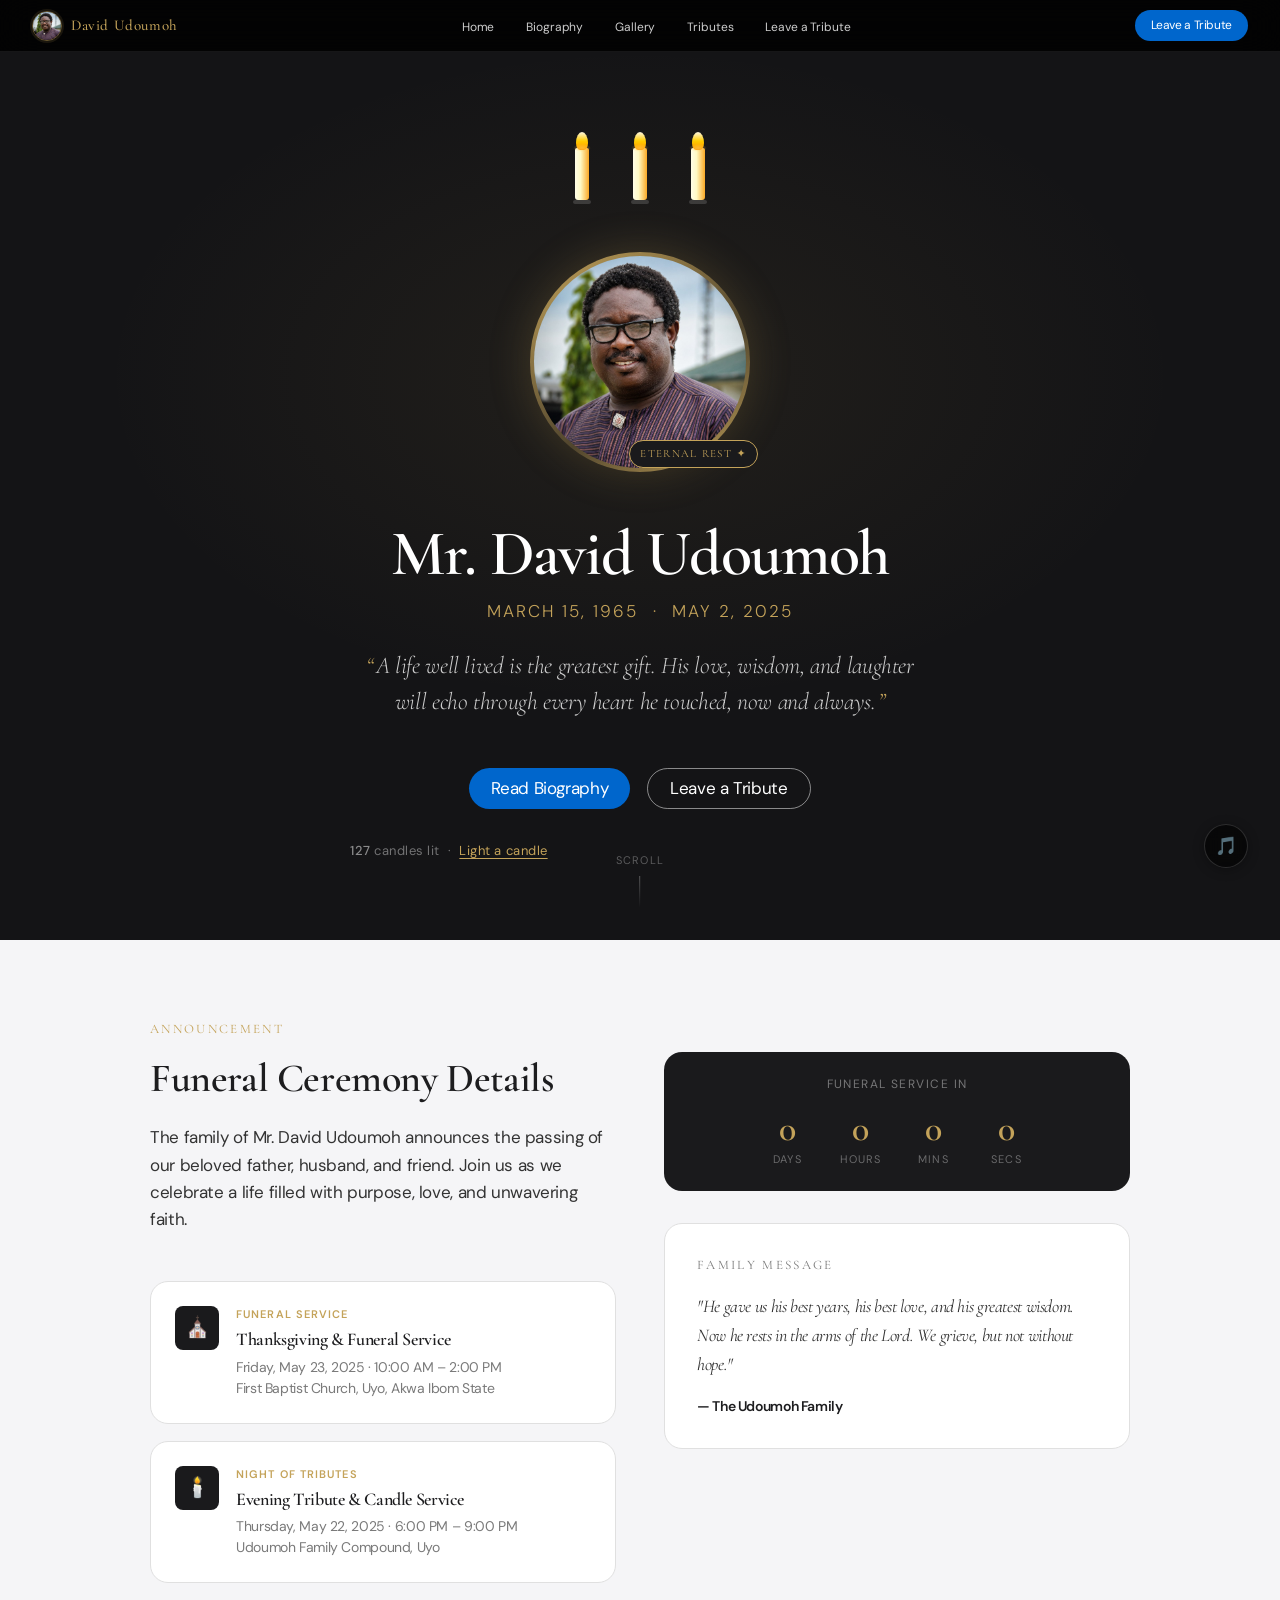
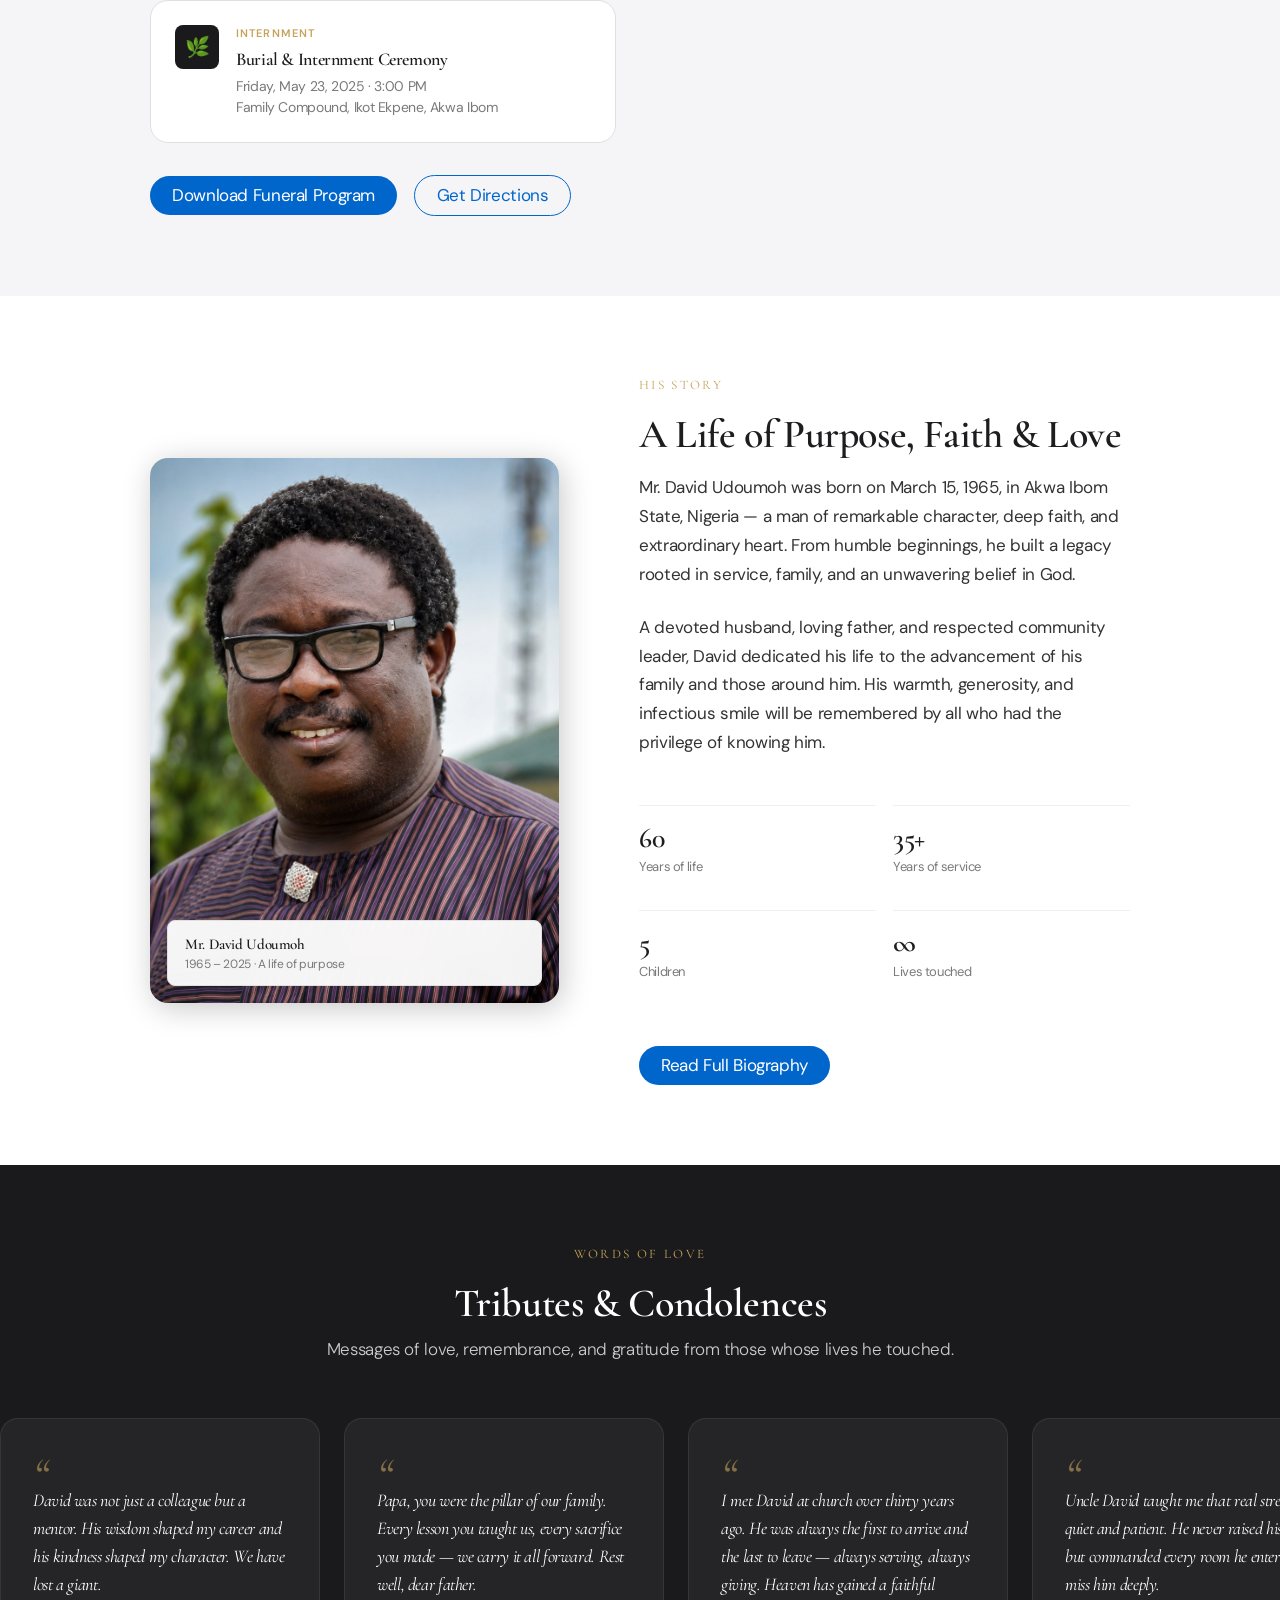
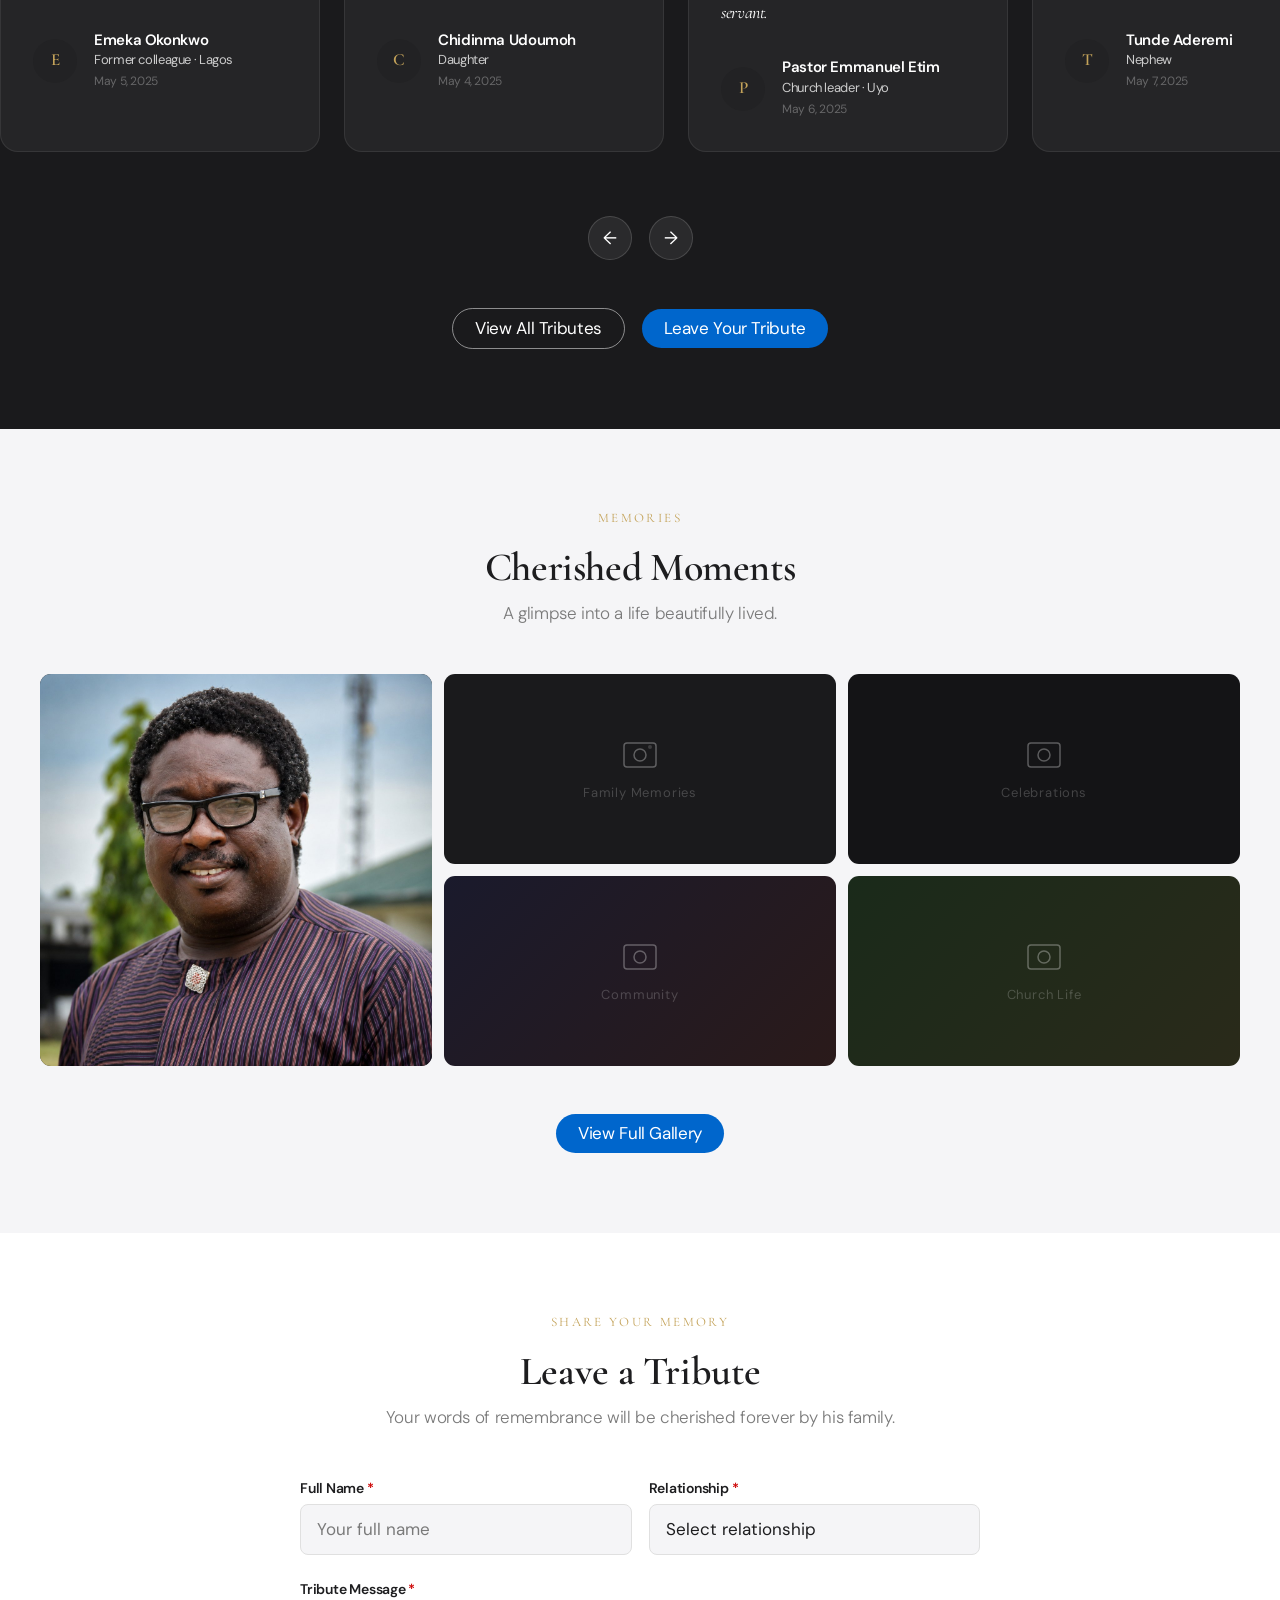
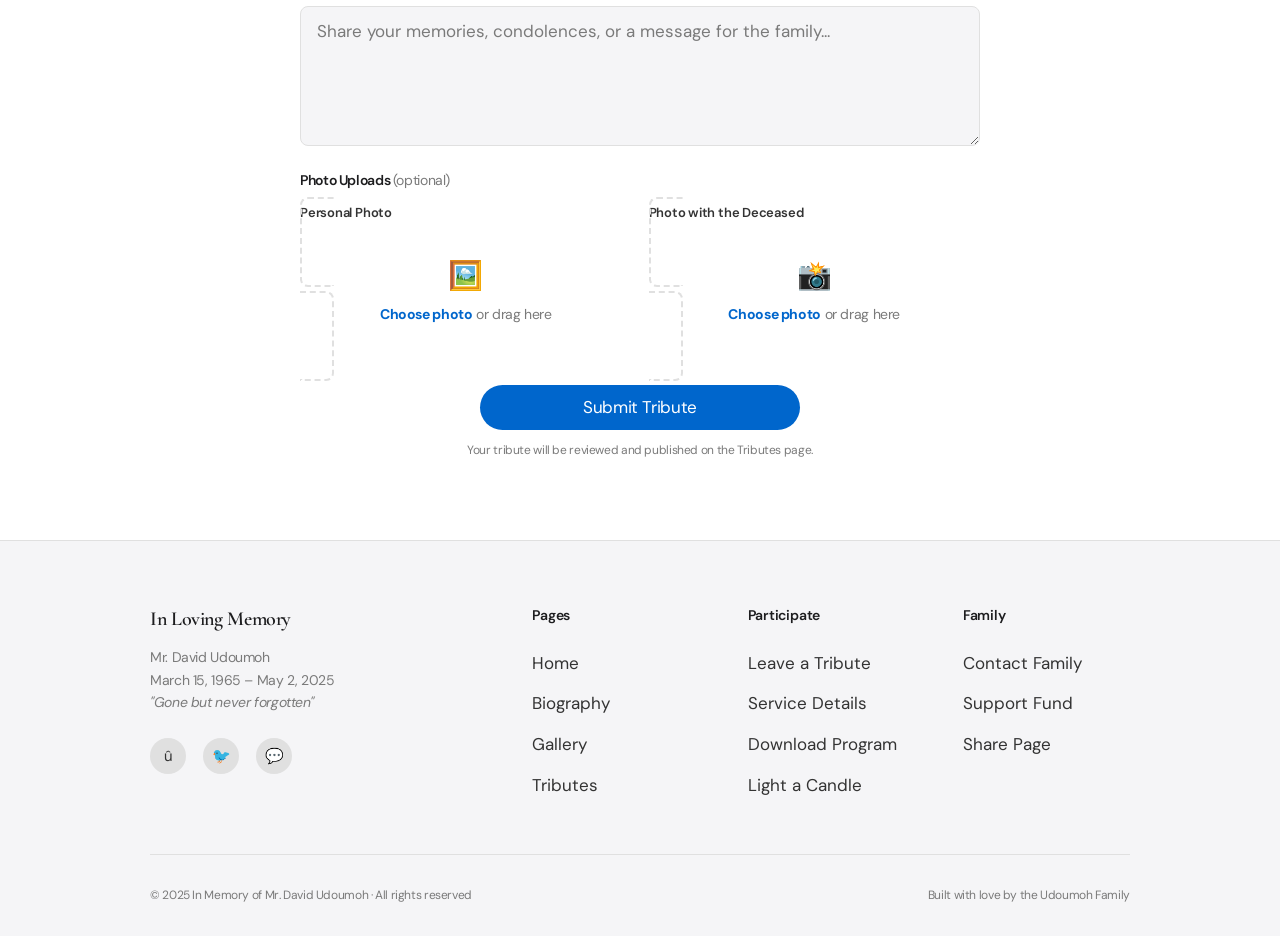
==== index.html @ a50d7bff "Added site files" ====
<!DOCTYPE html>
<html lang="en">
<head>
  <meta charset="UTF-8" />
  <meta name="viewport" content="width=device-width, initial-scale=1.0" />
  <title>In Loving Memory of Mr. David Udoumoh</title>
  <meta name="description" content="A digital memorial celebrating the life and legacy of Mr. David Udoumoh. Share your tributes and condolences." />
  <link rel="preconnect" href="https://fonts.googleapis.com">
  <link href="https://fonts.googleapis.com/css2?family=Cormorant+Garamond:ital,wght@0,300;0,400;0,500;0,600;1,300;1,400&family=DM+Sans:ital,wght@0,300;0,400;0,500;1,300&display=swap" rel="stylesheet">
  <style>
    /* ─── DESIGN TOKENS (Apple-adapted for memorial) ─── */
    :root {
      --primary:          #0066cc;
      --primary-focus:    #0071e3;
      --primary-on-dark:  #2997ff;
      --ink:              #1d1d1f;
      --body-muted:       #cccccc;
      --ink-muted-80:     #333333;
      --ink-muted-48:     #7a7a7a;
      --divider-soft:     #f0f0f0;
      --hairline:         #e0e0e0;
      --canvas:           #ffffff;
      --canvas-parchment: #f5f5f7;
      --surface-pearl:    #fafafc;
      --tile-dark-1:      #1a1a1c;
      --tile-dark-2:      #222224;
      --tile-dark-3:      #141416;
      --surface-black:    #000000;
      --on-dark:          #ffffff;
      --gold-accent:      #c4a35a;
      --gold-soft:        #e8d5a3;
      --product-shadow:   rgba(0,0,0,0.22) 3px 5px 30px 0;

      --font-display: "Cormorant Garamond", "SF Pro Display", system-ui, -apple-system, serif;
      --font-body:    "DM Sans", "SF Pro Text", system-ui, -apple-system, sans-serif;

      --r-sm:   8px;
      --r-md:   11px;
      --r-lg:   18px;
      --r-pill: 9999px;

      --sp-xs:      8px;
      --sp-sm:      12px;
      --sp-md:      17px;
      --sp-lg:      24px;
      --sp-xl:      32px;
      --sp-xxl:     48px;
      --sp-section: 80px;
    }

    /* ─── RESET ─── */
    *, *::before, *::after { box-sizing: border-box; margin: 0; padding: 0; }
    html { scroll-behavior: smooth; }
    body {
      font-family: var(--font-body);
      font-size: 17px;
      font-weight: 400;
      line-height: 1.47;
      letter-spacing: -0.374px;
      color: var(--ink);
      background: var(--canvas);
      overflow-x: hidden;
    }
    img { display: block; max-width: 100%; }
    a { text-decoration: none; color: inherit; }
    button, input, textarea, select {
      font-family: inherit;
      font-size: inherit;
    }

    /* ─── GLOBAL NAV ─── */
    .g-nav {
      position: fixed;
      top: 0; left: 0; right: 0;
      z-index: 1000;
      height: 52px;
      background: rgba(0,0,0,0.85);
      backdrop-filter: saturate(180%) blur(20px);
      -webkit-backdrop-filter: saturate(180%) blur(20px);
      display: flex;
      align-items: center;
      justify-content: space-between;
      padding: 0 var(--sp-xl);
      border-bottom: 1px solid rgba(255,255,255,0.08);
    }
        .g-nav__logo {
      display: flex;
      align-items: center;
      gap: 9px;
      text-decoration: none;
      flex-shrink: 0;
      transition: opacity 0.2s;
    }
    .g-nav__logo:hover { opacity: 0.85; }
    .g-nav__logo-img {
      width: 30px;
      height: 30px;
      border-radius: 50%;
      object-fit: cover;
      object-position: center top;
      border: 1.5px solid rgba(196,163,90,0.55);
      box-shadow: 0 0 0 2px rgba(196,163,90,0.12);
      flex-shrink: 0;
      display: block;
    }
    .g-nav__logo-text {
      font-family: var(--font-display);
      font-size: 15px;
      font-weight: 500;
      color: var(--gold-accent);
      letter-spacing: 0.04em;
      white-space: nowrap;
      line-height: 1;
    }
    .g-nav__links {
      display: flex;
      align-items: center;
      gap: var(--sp-xl);
      list-style: none;
    }
    .g-nav__links a {
      font-size: 12px;
      font-weight: 400;
      color: rgba(255,255,255,0.8);
      letter-spacing: -0.12px;
      transition: color 0.2s;
    }
    .g-nav__links a:hover { color: var(--on-dark); }
    .g-nav__cta {
      font-size: 12px;
      font-weight: 400;
      color: var(--on-dark);
      background: var(--primary);
      border: none;
      border-radius: var(--r-pill);
      padding: 7px 16px;
      cursor: pointer;
      transition: background 0.2s, transform 0.1s;
    }
    .g-nav__cta:hover { background: var(--primary-focus); }
    .g-nav__cta:active { transform: scale(0.95); }

    /* Hamburger (mobile) */
    /* ─── HAMBURGER ─── */
    .g-nav__hamburger {
      display: none;
      align-items: center;
      justify-content: center;
      width: 36px;
      height: 36px;
      border-radius: 50%;
      background: rgba(255,255,255,0.07);
      border: 1px solid rgba(255,255,255,0.13);
      cursor: pointer;
      padding: 0;
      flex-shrink: 0;
      transition: background 0.25s, border-color 0.25s, transform 0.15s;
      position: relative;
      z-index: 1001;
    }
    .g-nav__hamburger:hover {
      background: rgba(255,255,255,0.14);
      border-color: rgba(255,255,255,0.22);
    }
    .g-nav__hamburger:active { transform: scale(0.9); }
    .g-nav__hamburger.open {
      background: rgba(196,163,90,0.15);
      border-color: rgba(196,163,90,0.35);
    }
    .g-nav__hamburger span {
      display: block;
      position: absolute;
      width: 17px;
      height: 1.5px;
      background: rgba(255,255,255,0.88);
      border-radius: 2px;
      left: 50%;
      transform-origin: center;
      transition: transform 0.32s cubic-bezier(0.23,1,0.32,1),
                  opacity   0.22s ease,
                  background 0.25s;
    }
    .g-nav__hamburger span:nth-child(1) { transform: translateX(-50%) translateY(-5.5px); }
    .g-nav__hamburger span:nth-child(2) { transform: translateX(-50%) translateY(0); width: 12px; margin-left: -2.5px; }
    .g-nav__hamburger span:nth-child(3) { transform: translateX(-50%) translateY(5.5px); }
    /* Open → X */
    .g-nav__hamburger.open span:nth-child(1) {
      transform: translateX(-50%) translateY(0) rotate(45deg);
      background: var(--gold-accent);
    }
    .g-nav__hamburger.open span:nth-child(2) {
      opacity: 0;
      transform: translateX(-50%) scaleX(0);
    }
    .g-nav__hamburger.open span:nth-child(3) {
      transform: translateX(-50%) translateY(0) rotate(-45deg);
      background: var(--gold-accent);
    }
    /* ─── MOBILE MENU ─── */
    .g-nav__mobile-menu {
      visibility: hidden;
      opacity: 0;
      position: fixed;
      top: 52px; left: 0; right: 0;
      background: rgba(14,14,16,0.97);
      backdrop-filter: saturate(180%) blur(24px);
      -webkit-backdrop-filter: saturate(180%) blur(24px);
      padding: 0;
      max-height: 0;
      overflow: hidden;
      z-index: 998;
      flex-direction: column;
      gap: 0;
      border-bottom: 1px solid rgba(255,255,255,0.0);
      transition: max-height 0.38s cubic-bezier(0.23,1,0.32,1),
                  opacity    0.28s ease,
                  visibility 0.28s,
                  border-color 0.28s,
                  padding    0.3s cubic-bezier(0.23,1,0.32,1);
    }
    .g-nav__mobile-menu.open {
      visibility: visible;
      opacity: 1;
      display: flex;
      max-height: 420px;
      padding: 8px 0 20px;
      border-bottom-color: rgba(255,255,255,0.08);
    }
    .g-nav__mobile-menu a {
      font-size: 17px;
      font-weight: 400;
      color: rgba(255,255,255,0.78);
      padding: 14px 24px;
      border-bottom: none;
      letter-spacing: -0.374px;
      display: flex;
      align-items: center;
      gap: 10px;
      transition: background 0.18s, color 0.18s, padding-left 0.22s;
    }
    .g-nav__mobile-menu a:hover {
      background: rgba(255,255,255,0.05);
      color: rgba(255,255,255,1);
      padding-left: 32px;
    }
    .g-nav__mobile-menu a.active { color: var(--gold-accent); }
    .g-nav__mobile-menu a::before {
      content: '';
      display: block;
      width: 4px; height: 4px;
      border-radius: 50%;
      background: rgba(196,163,90,0.5);
      flex-shrink: 0;
    }
    .g-nav__mobile-menu a.active::before { background: var(--gold-accent); }
    /* Staggered slide-in for menu items */
    .g-nav__mobile-menu a:nth-child(1)  { transition-delay: 0.04s; }
    .g-nav__mobile-menu a:nth-child(2)  { transition-delay: 0.07s; }
    .g-nav__mobile-menu a:nth-child(3)  { transition-delay: 0.10s; }
    .g-nav__mobile-menu a:nth-child(4)  { transition-delay: 0.13s; }
    .g-nav__mobile-menu a:nth-child(5)  { transition-delay: 0.16s; }
    /* Divider line between items */
    .g-nav__mobile-menu a + a {
      border-top: 1px solid rgba(255,255,255,0.05);
    }
    /* Backdrop */
    .g-nav__backdrop {
      position: fixed; inset: 0;
      background: rgba(0,0,0,0.45);
      z-index: 997;
      opacity: 0; visibility: hidden;
      transition: opacity 0.3s ease, visibility 0.3s;
      backdrop-filter: blur(2px);
      -webkit-backdrop-filter: blur(2px);
    }
    .g-nav__backdrop.open { opacity: 1; visibility: visible; }

    /* ─── SHARED HELPERS ─── */
    .container {
      max-width: 980px;
      margin: 0 auto;
      padding: 0 var(--sp-xl);
    }
    .container--wide {
      max-width: 1200px;
      margin: 0 auto;
      padding: 0 var(--sp-xl);
    }
    .section-label {
      font-family: var(--font-display);
      font-size: 13px;
      font-weight: 400;
      letter-spacing: 0.18em;
      text-transform: uppercase;
      color: var(--gold-accent);
      margin-bottom: var(--sp-md);
    }
    .btn-primary {
      display: inline-flex;
      align-items: center;
      justify-content: center;
      background: var(--primary);
      color: var(--on-dark);
      font-family: var(--font-body);
      font-size: 17px;
      font-weight: 400;
      line-height: 1;
      letter-spacing: -0.374px;
      border: none;
      border-radius: var(--r-pill);
      padding: 11px 22px;
      cursor: pointer;
      transition: background 0.2s, transform 0.1s;
      white-space: nowrap;
    }
    .btn-primary:hover { background: var(--primary-focus); }
    .btn-primary:active { transform: scale(0.95); }
    .btn-ghost {
      display: inline-flex;
      align-items: center;
      justify-content: center;
      background: transparent;
      color: var(--primary);
      font-family: var(--font-body);
      font-size: 17px;
      font-weight: 400;
      line-height: 1;
      letter-spacing: -0.374px;
      border: 1px solid var(--primary);
      border-radius: var(--r-pill);
      padding: 11px 22px;
      cursor: pointer;
      transition: background 0.2s, color 0.2s, transform 0.1s;
      white-space: nowrap;
    }
    .btn-ghost:hover { background: var(--primary); color: var(--on-dark); }
    .btn-ghost:active { transform: scale(0.95); }
    .btn-ghost--on-dark {
      color: var(--on-dark);
      border-color: rgba(255,255,255,0.5);
    }
    .btn-ghost--on-dark:hover { background: rgba(255,255,255,0.15); }

    /* ─── CANDLE ANIMATION ─── */
    @keyframes flicker {
      0%,100% { transform: scaleY(1) skewX(0deg); opacity:1; }
      25%      { transform: scaleY(1.08) skewX(-2deg); opacity:0.9; }
      50%      { transform: scaleY(0.95) skewX(1deg); opacity:1; }
      75%      { transform: scaleY(1.05) skewX(2deg); opacity:0.85; }
    }
    @keyframes glow-pulse {
      0%,100% { box-shadow: 0 0 12px 4px rgba(255,200,80,0.35); }
      50%      { box-shadow: 0 0 24px 8px rgba(255,200,80,0.55); }
    }
    @keyframes rise-in {
      from { opacity:0; transform: translateY(32px); }
      to   { opacity:1; transform: translateY(0); }
    }
    @keyframes fade-in {
      from { opacity:0; }
      to   { opacity:1; }
    }
    @keyframes float-up {
      0%   { opacity:0.7; transform: translateY(0) scale(1); }
      100% { opacity:0;   transform: translateY(-60px) scale(0.5); }
    }

    /* ─── HERO SECTION ─── */
    .hero {
      background: var(--tile-dark-3);
      min-height: 100vh;
      display: flex;
      flex-direction: column;
      align-items: center;
      justify-content: center;
      padding: calc(52px + var(--sp-section)) var(--sp-xl) var(--sp-section);
      position: relative;
      overflow: hidden;
      text-align: center;
    }
    .hero::before {
      content: '';
      position: absolute;
      inset: 0;
      background: radial-gradient(ellipse 60% 50% at 50% 40%, rgba(196,163,90,0.08) 0%, transparent 70%);
      pointer-events: none;
    }
    .hero__candles {
      display: flex;
      gap: 40px;
      justify-content: center;
      margin-bottom: var(--sp-xxl);
      animation: fade-in 1s ease 0.5s both;
    }
    .candle {
      display: flex;
      flex-direction: column;
      align-items: center;
      cursor: pointer;
      position: relative;
    }
    .candle__flame {
      width: 12px;
      height: 18px;
      background: linear-gradient(to top, #ff9500 0%, #ffcc00 50%, #fff8e1 100%);
      border-radius: 50% 50% 35% 35% / 60% 60% 40% 40%;
      animation: flicker 1.8s ease-in-out infinite;
      transform-origin: bottom center;
      position: relative;
      margin-bottom: -2px;
    }
    .candle__flame::after {
      content: '';
      position: absolute;
      bottom: -2px;
      left: 50%;
      transform: translateX(-50%);
      width: 18px;
      height: 8px;
      background: radial-gradient(ellipse, rgba(255,200,80,0.6) 0%, transparent 70%);
      border-radius: 50%;
    }
    .candle__body {
      width: 14px;
      height: 52px;
      background: linear-gradient(to right, #fffde7 0%, #fff9c4 40%, #f9a825 100%);
      border-radius: 2px 2px 3px 3px;
      animation: glow-pulse 2.5s ease-in-out infinite;
    }
    .candle__base {
      width: 18px;
      height: 4px;
      background: rgba(255,255,255,0.15);
      border-radius: 2px;
    }
    .candle--lit .candle__flame { display: block; }
    .candle--unlit .candle__flame { display: none; }

    .hero__portrait-wrap {
      position: relative;
      margin-bottom: var(--sp-xxl);
      animation: rise-in 1s ease 0.3s both;
    }
    .hero__portrait-ring {
      width: 220px;
      height: 220px;
      border-radius: 50%;
      padding: 4px;
      background: linear-gradient(145deg, var(--gold-accent), rgba(196,163,90,0.3) 60%, var(--gold-accent));
      box-shadow: 0 0 40px rgba(196,163,90,0.25), var(--product-shadow);
      margin: 0 auto;
    }
    .hero__portrait {
      width: 100%;
      height: 100%;
      border-radius: 50%;
      object-fit: cover;
      object-position: center top;
      display: block;
    }
    .hero__eternal-badge {
      position: absolute;
      bottom: 4px;
      right: -8px;
      background: var(--tile-dark-1);
      border: 1px solid var(--gold-accent);
      color: var(--gold-accent);
      font-family: var(--font-display);
      font-size: 11px;
      letter-spacing: 0.12em;
      text-transform: uppercase;
      padding: 5px 10px;
      border-radius: var(--r-pill);
      white-space: nowrap;
    }

    .hero__content {
      animation: rise-in 1s ease 0.6s both;
    }
    .hero__name {
      font-family: var(--font-display);
      font-size: clamp(36px, 6vw, 64px);
      font-weight: 600;
      line-height: 1.05;
      letter-spacing: -0.02em;
      color: var(--on-dark);
      margin-bottom: var(--sp-sm);
    }
    .hero__dates {
      font-family: var(--font-body);
      font-size: 17px;
      font-weight: 300;
      color: var(--gold-accent);
      letter-spacing: 0.12em;
      text-transform: uppercase;
      margin-bottom: var(--sp-lg);
    }
    .hero__quote {
      font-family: var(--font-display);
      font-size: clamp(18px, 2.5vw, 24px);
      font-weight: 300;
      font-style: italic;
      line-height: 1.5;
      color: var(--body-muted);
      max-width: 580px;
      margin: 0 auto var(--sp-xxl);
    }
    .hero__quote::before { content: '\201C'; color: var(--gold-accent); margin-right: 2px; }
    .hero__quote::after  { content: '\201D'; color: var(--gold-accent); margin-left: 2px; }
    .hero__ctas {
      display: flex;
      gap: var(--sp-md);
      justify-content: center;
      flex-wrap: wrap;
    }
    .hero__scroll-hint {
      position: absolute;
      bottom: var(--sp-xl);
      left: 50%;
      transform: translateX(-50%);
      display: flex;
      flex-direction: column;
      align-items: center;
      gap: var(--sp-xs);
      color: rgba(255,255,255,0.3);
      font-size: 11px;
      letter-spacing: 0.1em;
      text-transform: uppercase;
      animation: fade-in 1s ease 2s both;
    }
    .hero__scroll-hint::after {
      content: '';
      display: block;
      width: 1px;
      height: 32px;
      background: linear-gradient(to bottom, rgba(255,255,255,0.3), transparent);
      animation: float-up 2s ease-in-out infinite;
    }

    /* Light a Candle CTA */
    .candle-cta {
      margin-top: var(--sp-xl);
      display: flex;
      align-items: center;
      gap: var(--sp-xs);
      font-size: 13px;
      color: rgba(255,255,255,0.4);
      letter-spacing: 0.04em;
      animation: fade-in 1.5s ease 1.5s both;
    }
    .candle-cta button {
      background: none;
      border: none;
      color: var(--gold-accent);
      font-family: var(--font-body);
      font-size: 13px;
      cursor: pointer;
      letter-spacing: 0.04em;
      text-decoration: underline;
      text-underline-offset: 3px;
      transition: opacity 0.2s;
    }
    .candle-cta button:hover { opacity: 0.7; }
    #candle-count { font-weight: 500; color: rgba(255,255,255,0.5); }

    /* ─── ANNOUNCEMENT SECTION ─── */
    .announcement {
      background: var(--canvas-parchment);
      padding: var(--sp-section) var(--sp-xl);
    }
    .announcement__inner {
      max-width: 980px;
      margin: 0 auto;
      display: grid;
      grid-template-columns: 1fr 1fr;
      gap: var(--sp-xxl);
      align-items: start;
    }
    .announcement__heading {
      font-family: var(--font-display);
      font-size: clamp(28px, 4vw, 40px);
      font-weight: 600;
      line-height: 1.1;
      letter-spacing: -0.01em;
      color: var(--ink);
      margin-bottom: var(--sp-lg);
    }
    .announcement__lead {
      font-size: 17px;
      line-height: 1.6;
      color: var(--ink-muted-80);
      margin-bottom: var(--sp-xxl);
    }
    .announcement__cards {
      display: flex;
      flex-direction: column;
      gap: var(--sp-md);
    }
    .service-card {
      background: var(--canvas);
      border: 1px solid var(--hairline);
      border-radius: var(--r-lg);
      padding: var(--sp-lg);
      display: flex;
      gap: var(--sp-md);
      align-items: flex-start;
      transition: box-shadow 0.2s;
    }
    .service-card:hover { box-shadow: 0 2px 16px rgba(0,0,0,0.06); }
    .service-card__icon {
      width: 44px;
      height: 44px;
      border-radius: var(--r-sm);
      background: var(--tile-dark-1);
      display: flex;
      align-items: center;
      justify-content: center;
      flex-shrink: 0;
      font-size: 20px;
    }
    .service-card__label {
      font-size: 11px;
      font-weight: 600;
      letter-spacing: 0.1em;
      text-transform: uppercase;
      color: var(--gold-accent);
      margin-bottom: 4px;
    }
    .service-card__title {
      font-family: var(--font-display);
      font-size: 18px;
      font-weight: 600;
      color: var(--ink);
      margin-bottom: 4px;
    }
    .service-card__detail {
      font-size: 14px;
      color: var(--ink-muted-48);
      line-height: 1.5;
    }
    .announcement__countdown {
      background: var(--tile-dark-1);
      border-radius: var(--r-lg);
      padding: var(--sp-lg) var(--sp-xl);
      text-align: center;
      margin-top: var(--sp-xl);
    }
    .announcement__countdown-label {
      font-size: 12px;
      font-weight: 400;
      letter-spacing: 0.12em;
      text-transform: uppercase;
      color: rgba(255,255,255,0.4);
      margin-bottom: var(--sp-md);
    }
    .countdown-grid {
      display: flex;
      gap: var(--sp-md);
      justify-content: center;
    }
    .countdown-unit {
      display: flex;
      flex-direction: column;
      align-items: center;
      gap: 4px;
      min-width: 56px;
    }
    .countdown-unit__num {
      font-family: var(--font-display);
      font-size: 36px;
      font-weight: 600;
      color: var(--gold-accent);
      line-height: 1;
    }
    .countdown-unit__label {
      font-size: 11px;
      font-weight: 400;
      letter-spacing: 0.1em;
      text-transform: uppercase;
      color: rgba(255,255,255,0.35);
    }

    /* ─── BIOGRAPHY PREVIEW ─── */
    .bio-preview {
      background: var(--canvas);
      padding: var(--sp-section) var(--sp-xl);
    }
    .bio-preview__inner {
      max-width: 980px;
      margin: 0 auto;
      display: grid;
      grid-template-columns: 1fr 1.2fr;
      gap: 80px;
      align-items: center;
    }
    .bio-preview__img-wrap {
      position: relative;
    }
    .bio-preview__img-frame {
      width: 100%;
      aspect-ratio: 3/4;
      border-radius: var(--r-lg);
      overflow: hidden;
      box-shadow: var(--product-shadow);
    }
    .bio-preview__img {
      width: 100%;
      height: 100%;
      object-fit: cover;
      object-position: center top;
    }
    .bio-preview__img-caption {
      position: absolute;
      bottom: -var(--sp-sm);
      left: var(--sp-md);
      right: var(--sp-md);
      background: rgba(255,255,255,0.95);
      backdrop-filter: blur(12px);
      border-radius: var(--r-sm);
      padding: var(--sp-sm) var(--sp-md);
      border: 1px solid var(--hairline);
      bottom: var(--sp-md);
    }
    .bio-preview__img-caption-name {
      font-family: var(--font-display);
      font-size: 15px;
      font-weight: 600;
      color: var(--ink);
    }
    .bio-preview__img-caption-sub {
      font-size: 12px;
      color: var(--ink-muted-48);
    }
    .bio-preview__heading {
      font-family: var(--font-display);
      font-size: clamp(28px, 4vw, 40px);
      font-weight: 600;
      line-height: 1.1;
      letter-spacing: -0.01em;
      color: var(--ink);
      margin-bottom: var(--sp-md);
    }
    .bio-preview__text {
      font-size: 17px;
      line-height: 1.7;
      color: var(--ink-muted-80);
      margin-bottom: var(--sp-lg);
    }
    .bio-preview__text + .bio-preview__text { margin-top: var(--sp-md); }
    .bio-preview__stats {
      display: grid;
      grid-template-columns: 1fr 1fr;
      gap: var(--sp-md);
      margin: var(--sp-xxl) 0;
    }
    .bio-stat {
      padding: var(--sp-md) 0;
      border-top: 1px solid var(--divider-soft);
    }
    .bio-stat__value {
      font-family: var(--font-display);
      font-size: 28px;
      font-weight: 600;
      color: var(--ink);
      line-height: 1.1;
    }
    .bio-stat__label {
      font-size: 13px;
      color: var(--ink-muted-48);
      margin-top: 3px;
    }

    /* ─── TRIBUTES SECTION ─── */
    .tributes-section {
      background: var(--tile-dark-1);
      padding: var(--sp-section) 0;
      overflow: hidden;
    }
    .tributes-section__header {
      text-align: center;
      padding: 0 var(--sp-xl);
      margin-bottom: var(--sp-xxl);
    }
    .tributes-section__heading {
      font-family: var(--font-display);
      font-size: clamp(28px, 4vw, 40px);
      font-weight: 600;
      line-height: 1.1;
      color: var(--on-dark);
      margin-bottom: var(--sp-sm);
    }
    .tributes-section__sub {
      font-size: 17px;
      font-weight: 300;
      color: var(--body-muted);
    }
    .tributes-carousel {
      position: relative;
    }
    .tributes-track {
      display: flex;
      gap: var(--sp-lg);
      padding: var(--sp-xs) var(--sp-xl) var(--sp-xl);
      overflow-x: auto;
      scroll-snap-type: x mandatory;
      scrollbar-width: none;
      -ms-overflow-style: none;
    }
    .tributes-track::-webkit-scrollbar { display: none; }
    .tribute-card {
      flex: 0 0 320px;
      background: rgba(255,255,255,0.05);
      border: 1px solid rgba(255,255,255,0.08);
      border-radius: var(--r-lg);
      padding: var(--sp-xl);
      scroll-snap-align: start;
      transition: background 0.2s, border-color 0.2s;
    }
    .tribute-card:hover {
      background: rgba(255,255,255,0.08);
      border-color: rgba(255,255,255,0.14);
    }
    .tribute-card__quote {
      font-family: var(--font-display);
      font-size: 18px;
      font-weight: 400;
      font-style: italic;
      line-height: 1.55;
      color: var(--on-dark);
      margin-bottom: var(--sp-xl);
      position: relative;
    }
    .tribute-card__quote::before {
      content: '\201C';
      font-size: 48px;
      line-height: 1;
      font-family: var(--font-display);
      color: var(--gold-accent);
      opacity: 0.6;
      display: block;
      margin-bottom: -12px;
    }
    .tribute-card__author {
      display: flex;
      align-items: center;
      gap: var(--sp-md);
    }
    .tribute-card__avatar {
      width: 44px;
      height: 44px;
      border-radius: 50%;
      object-fit: cover;
      background: var(--tile-dark-2);
      display: flex;
      align-items: center;
      justify-content: center;
      font-family: var(--font-display);
      font-size: 17px;
      font-weight: 600;
      color: var(--gold-accent);
      flex-shrink: 0;
    }
    .tribute-card__name {
      font-weight: 600;
      font-size: 15px;
      color: var(--on-dark);
      line-height: 1.3;
    }
    .tribute-card__relation {
      font-size: 13px;
      color: var(--body-muted);
    }
    .tribute-card__date {
      font-size: 12px;
      color: rgba(255,255,255,0.3);
      margin-top: 4px;
    }
    .tributes-nav {
      display: flex;
      justify-content: center;
      gap: var(--sp-md);
      padding: var(--sp-xl) var(--sp-xl) 0;
    }
    .tributes-nav button {
      width: 44px; height: 44px;
      border-radius: 50%;
      border: 1px solid rgba(255,255,255,0.15);
      background: rgba(255,255,255,0.07);
      color: var(--on-dark);
      font-size: 18px;
      cursor: pointer;
      display: flex;
      align-items: center;
      justify-content: center;
      transition: background 0.2s, transform 0.1s;
    }
    .tributes-nav button:hover { background: rgba(255,255,255,0.15); }
    .tributes-nav button:active { transform: scale(0.92); }
    .tributes-section__footer {
      text-align: center;
      padding-top: var(--sp-xxl);
    }

    /* ─── GALLERY PREVIEW ─── */
    .gallery-preview {
      background: var(--canvas-parchment);
      padding: var(--sp-section) var(--sp-xl);
    }
    .gallery-preview__inner { max-width: 1200px; margin: 0 auto; }
    .gallery-preview__header {
      text-align: center;
      margin-bottom: var(--sp-xxl);
    }
    .gallery-preview__heading {
      font-family: var(--font-display);
      font-size: clamp(28px, 4vw, 40px);
      font-weight: 600;
      line-height: 1.1;
      color: var(--ink);
      margin-bottom: var(--sp-sm);
    }
    .gallery-preview__sub {
      font-size: 17px;
      font-weight: 300;
      color: var(--ink-muted-48);
    }
    .gallery-grid {
      display: grid;
      grid-template-columns: repeat(3, 1fr);
      grid-template-rows: auto auto;
      gap: 12px;
    }
    .gallery-item {
      position: relative;
      border-radius: var(--r-md);
      overflow: hidden;
      cursor: pointer;
      background: var(--tile-dark-1);
    }
    .gallery-item:first-child {
      grid-row: 1 / 3;
    }
    .gallery-item__img {
      width: 100%;
      height: 100%;
      object-fit: cover;
      transition: transform 0.4s ease;
    }
    .gallery-item:hover .gallery-item__img { transform: scale(1.04); }
    .gallery-item--placeholder {
      display: flex;
      align-items: center;
      justify-content: center;
      min-height: 180px;
    }
    .gallery-item__overlay {
      position: absolute;
      inset: 0;
      background: linear-gradient(to top, rgba(0,0,0,0.5) 0%, transparent 50%);
      opacity: 0;
      transition: opacity 0.3s;
      display: flex;
      align-items: flex-end;
      padding: var(--sp-md);
    }
    .gallery-item:hover .gallery-item__overlay { opacity: 1; }
    .gallery-item__caption {
      color: var(--on-dark);
      font-size: 13px;
      font-weight: 400;
    }
    /* Placeholder gallery items using CSS art */
    .gallery-ph {
      width: 100%; height: 100%; min-height: 180px;
      display: flex; align-items: center; justify-content: center;
      flex-direction: column;
      gap: 8px;
      color: rgba(255,255,255,0.2);
      font-size: 13px;
      letter-spacing: 0.06em;
    }
    .gallery-ph svg { opacity: 0.3; }
    .gallery-preview__footer {
      text-align: center;
      margin-top: var(--sp-xxl);
    }

    /* ─── TRIBUTE FORM SECTION ─── */
    .tribute-form-section {
      background: var(--canvas);
      padding: var(--sp-section) var(--sp-xl);
    }
    .tribute-form-section__inner {
      max-width: 680px;
      margin: 0 auto;
    }
    .tribute-form-section__header {
      text-align: center;
      margin-bottom: var(--sp-xxl);
    }
    .tribute-form-section__heading {
      font-family: var(--font-display);
      font-size: clamp(28px, 4vw, 40px);
      font-weight: 600;
      line-height: 1.1;
      color: var(--ink);
      margin-bottom: var(--sp-sm);
    }
    .tribute-form-section__sub {
      font-size: 17px;
      font-weight: 300;
      color: var(--ink-muted-48);
    }
    .tribute-form {
      display: flex;
      flex-direction: column;
      gap: var(--sp-lg);
    }
    .form-row {
      display: grid;
      grid-template-columns: 1fr 1fr;
      gap: var(--sp-md);
    }
    .form-field {
      display: flex;
      flex-direction: column;
      gap: 6px;
    }
    .form-field label {
      font-size: 14px;
      font-weight: 600;
      color: var(--ink);
      letter-spacing: -0.224px;
    }
    .form-field input,
    .form-field textarea,
    .form-field select {
      background: var(--canvas-parchment);
      border: 1px solid var(--hairline);
      border-radius: var(--r-sm);
      padding: 12px 16px;
      font-size: 17px;
      color: var(--ink);
      line-height: 1.47;
      outline: none;
      transition: border-color 0.2s, box-shadow 0.2s;
      width: 100%;
      -webkit-appearance: none;
    }
    .form-field input:focus,
    .form-field textarea:focus,
    .form-field select:focus {
      border-color: var(--primary);
      box-shadow: 0 0 0 3px rgba(0,102,204,0.15);
    }
    .form-field textarea {
      min-height: 140px;
      resize: vertical;
    }
    .form-field input::placeholder,
    .form-field textarea::placeholder {
      color: var(--ink-muted-48);
    }
    .upload-zone {
      border: 2px dashed var(--hairline);
      border-radius: var(--r-sm);
      padding: var(--sp-xl);
      text-align: center;
      cursor: pointer;
      transition: border-color 0.2s, background 0.2s;
      position: relative;
      overflow: hidden;
    }
    .upload-zone:hover {
      border-color: var(--primary);
      background: rgba(0,102,204,0.03);
    }
    .upload-zone input[type="file"] {
      position: absolute;
      inset: 0;
      opacity: 0;
      cursor: pointer;
    }
    .upload-zone__icon { font-size: 28px; margin-bottom: var(--sp-xs); }
    .upload-zone__text { font-size: 14px; color: var(--ink-muted-48); }
    .upload-zone__text strong { color: var(--primary); }
    .upload-zones {
      display: grid;
      grid-template-columns: 1fr 1fr;
      gap: var(--sp-md);
    }
    .upload-zone-label {
      font-size: 13px;
      font-weight: 600;
      color: var(--ink-muted-80);
      margin-bottom: var(--sp-xs);
      letter-spacing: -0.224px;
    }
    .form-submit {
      display: flex;
      flex-direction: column;
      align-items: center;
      gap: var(--sp-sm);
      padding-top: var(--sp-sm);
    }
    .form-submit .btn-primary {
      width: 100%;
      max-width: 320px;
      padding: 14px 28px;
      font-size: 17px;
    }
    .form-submit__note {
      font-size: 12px;
      color: var(--ink-muted-48);
    }
    #form-success {
      display: none;
      text-align: center;
      padding: var(--sp-xxl);
      background: var(--canvas-parchment);
      border-radius: var(--r-lg);
      border: 1px solid var(--hairline);
    }
    #form-success .success-icon { font-size: 48px; margin-bottom: var(--sp-md); }
    #form-success h3 {
      font-family: var(--font-display);
      font-size: 24px;
      font-weight: 600;
      color: var(--ink);
      margin-bottom: var(--sp-sm);
    }
    #form-success p { color: var(--ink-muted-48); }

    /* ─── FOOTER ─── */
    .site-footer {
      background: var(--canvas-parchment);
      border-top: 1px solid var(--hairline);
      padding: 64px var(--sp-xl) var(--sp-xl);
    }
    .site-footer__inner {
      max-width: 980px;
      margin: 0 auto;
    }
    .site-footer__top {
      display: grid;
      grid-template-columns: 2fr 1fr 1fr 1fr;
      gap: var(--sp-xxl);
      padding-bottom: var(--sp-xxl);
      border-bottom: 1px solid var(--hairline);
      margin-bottom: var(--sp-xl);
    }
    .site-footer__brand-name {
      font-family: var(--font-display);
      font-size: 20px;
      font-weight: 600;
      color: var(--ink);
      margin-bottom: var(--sp-sm);
    }
    .site-footer__brand-sub {
      font-size: 14px;
      color: var(--ink-muted-48);
      line-height: 1.6;
      margin-bottom: var(--sp-lg);
    }
    .site-footer__col-title {
      font-size: 14px;
      font-weight: 600;
      color: var(--ink);
      letter-spacing: -0.224px;
      margin-bottom: var(--sp-md);
    }
    .site-footer__links {
      list-style: none;
      display: flex;
      flex-direction: column;
    }
    .site-footer__links a {
      font-size: 17px;
      color: var(--ink-muted-80);
      line-height: 2.4;
      letter-spacing: 0;
      transition: color 0.2s;
    }
    .site-footer__links a:hover { color: var(--primary); }
    .site-footer__bottom {
      display: flex;
      align-items: center;
      justify-content: space-between;
      flex-wrap: wrap;
      gap: var(--sp-md);
    }
    .site-footer__legal {
      font-size: 12px;
      color: var(--ink-muted-48);
    }
    .site-footer__socials {
      display: flex;
      gap: var(--sp-md);
    }
    .site-footer__socials a {
      width: 36px; height: 36px;
      border-radius: 50%;
      background: var(--hairline);
      display: flex;
      align-items: center;
      justify-content: center;
      font-size: 15px;
      color: var(--ink-muted-80);
      transition: background 0.2s, color 0.2s;
    }
    .site-footer__socials a:hover { background: var(--primary); color: var(--on-dark); }

    /* ─── SCROLL REVEAL ─── */
    .reveal {
      opacity: 0;
      transform: translateY(24px);
      transition: opacity 0.7s ease, transform 0.7s ease;
    }
    .reveal.visible {
      opacity: 1;
      transform: translateY(0);
    }

    /* ─── MUSIC TOGGLE ─── */
    .music-btn {
      position: fixed;
      bottom: var(--sp-xl);
      right: var(--sp-xl);
      z-index: 900;
      width: 44px; height: 44px;
      border-radius: 50%;
      background: rgba(0,0,0,0.6);
      backdrop-filter: blur(8px);
      border: 1px solid rgba(255,255,255,0.15);
      color: var(--on-dark);
      font-size: 18px;
      cursor: pointer;
      display: flex;
      align-items: center;
      justify-content: center;
      transition: background 0.2s, transform 0.1s;
      box-shadow: 0 2px 12px rgba(0,0,0,0.3);
    }
    .music-btn:hover { background: rgba(0,0,0,0.8); }
    .music-btn:active { transform: scale(0.92); }
    .music-btn__tooltip {
      position: absolute;
      right: 52px;
      top: 50%;
      transform: translateY(-50%);
      background: rgba(0,0,0,0.75);
      color: var(--on-dark);
      font-size: 12px;
      padding: 5px 10px;
      border-radius: var(--r-sm);
      white-space: nowrap;
      opacity: 0;
      pointer-events: none;
      transition: opacity 0.2s;
    }
    .music-btn:hover .music-btn__tooltip { opacity: 1; }

    /* ─── RESPONSIVE ─── */
    @media (max-width: 1068px) {
      .announcement__inner { grid-template-columns: 1fr; }
      .bio-preview__inner { grid-template-columns: 1fr; gap: var(--sp-xxl); }
      .bio-preview__img-wrap { max-width: 320px; margin: 0 auto; }
      .site-footer__top { grid-template-columns: 1fr 1fr; }
    }
    @media (max-width: 834px) {
      .g-nav__links { display: none; }
      .g-nav__cta { display: none; }
      .g-nav__hamburger { display: flex; }
      .gallery-grid { grid-template-columns: 1fr 1fr; }
      .gallery-item:first-child { grid-row: auto; }
      .upload-zones { grid-template-columns: 1fr; }
      .form-row { grid-template-columns: 1fr; }
    }
    @media (max-width: 640px) {
      .hero__portrait-ring { width: 180px; height: 180px; }
      .hero__candles { gap: 24px; }
      .gallery-grid { grid-template-columns: 1fr; }
      .site-footer__top { grid-template-columns: 1fr; gap: var(--sp-xl); }
      .countdown-grid { gap: var(--sp-sm); }
      .countdown-unit__num { font-size: 28px; }
      .tribute-card { flex: 0 0 280px; }
    }
    @media (max-width: 419px) {
      .hero__name { font-size: 30px; }
      .hero__ctas { flex-direction: column; align-items: center; }
      .hero__portrait-ring { width: 150px; height: 150px; }
    }
  </style>
</head>
<body>

  <!-- ─── GLOBAL NAV ─── -->
    <nav class="g-nav" role="navigation" aria-label="Main navigation">
    <a href="index.html" class="g-nav__logo" aria-label="David Udoumoh — Home">
      <img class="g-nav__logo-img" src="[data-uri]" alt="Mr. David Udoumoh" />
      <span class="g-nav__logo-text">David Udoumoh</span>
    </a>
    <ul class="g-nav__links">
      <li><a href="index.html" class="active">Home</a></li>
      <li><a href="biography.html">Biography</a></li>
      <li><a href="gallery.html">Gallery</a></li>
      <li><a href="tributes.html">Tributes</a></li>
      <li><a href="leave-tribute.html">Leave a Tribute</a></li>
    </ul>
    <a href="#tribute-form" class="g-nav__cta">Leave a Tribute</a>
    <button class="g-nav__hamburger" id="hamburger" aria-label="Toggle menu" aria-expanded="false">
      <span></span><span></span><span></span>
    </button>
  </nav>
  <div class="g-nav__mobile-menu" id="mobile-menu" role="navigation" aria-label="Mobile navigation">
    <a href="index.html" class="active">Home</a>
    <a href="biography.html">Biography</a>
    <a href="gallery.html">Gallery</a>
    <a href="tributes.html">Tributes</a>
    <a href="leave-tribute.html">Leave a Tribute</a>
  </div>
  <div class="g-nav__backdrop" id="nav-backdrop" aria-hidden="true"></div>
</div>

  <!-- ─── HERO ─── -->
  <section class="hero" id="home" aria-label="Memorial hero">

    <!-- Floating candles -->
    <div class="hero__candles" id="candles-display">
      <div class="candle candle--lit" data-id="0">
        <div class="candle__flame"></div>
        <div class="candle__body"></div>
        <div class="candle__base"></div>
      </div>
      <div class="candle candle--lit" data-id="1">
        <div class="candle__flame"></div>
        <div class="candle__body"></div>
        <div class="candle__base"></div>
      </div>
      <div class="candle candle--lit" data-id="2">
        <div class="candle__flame"></div>
        <div class="candle__body"></div>
        <div class="candle__base"></div>
      </div>
    </div>

    <!-- Portrait -->
    <div class="hero__portrait-wrap">
      <div class="hero__portrait-ring">
        <img
          class="hero__portrait"
          src="[data-uri]"
          alt="Portrait of Mr. David Udoumoh"
          loading="eager"
        />
      </div>
      <div class="hero__eternal-badge">Eternal Rest ✦</div>
    </div>

    <!-- Text content -->
    <div class="hero__content">
      <h1 class="hero__name">Mr. David Udoumoh</h1>
      <p class="hero__dates">March 15, 1965 &nbsp;·&nbsp; May 2, 2025</p>
      <p class="hero__quote">A life well lived is the greatest gift. His love, wisdom, and laughter will echo through every heart he touched, now and always.</p>
      <div class="hero__ctas">
        <a href="biography.html" class="btn-primary">Read Biography</a>
        <a href="#tribute-form" class="btn-ghost btn-ghost--on-dark">Leave a Tribute</a>
      </div>
      <div class="candle-cta" id="candle-cta">
        <span><span id="candle-count">127</span> candles lit</span>
        <span>·</span>
        <button id="light-candle-btn">Light a candle</button>
      </div>
    </div>

    <div class="hero__scroll-hint" aria-hidden="true">scroll</div>
  </section>

  <!-- ─── ANNOUNCEMENT ─── -->
  <section class="announcement" id="services" aria-label="Funeral service details">
    <div class="announcement__inner">
      <div>
        <p class="section-label">Announcement</p>
        <h2 class="announcement__heading">Funeral Ceremony Details</h2>
        <p class="announcement__lead">
          The family of Mr. David Udoumoh announces the passing of our beloved father, husband, and friend.
          Join us as we celebrate a life filled with purpose, love, and unwavering faith.
        </p>
        <div class="announcement__cards">
          <div class="service-card">
            <div class="service-card__icon">⛪</div>
            <div>
              <div class="service-card__label">Funeral Service</div>
              <div class="service-card__title">Thanksgiving & Funeral Service</div>
              <div class="service-card__detail">Friday, May 23, 2025 · 10:00 AM – 2:00 PM<br/>First Baptist Church, Uyo, Akwa Ibom State</div>
            </div>
          </div>
          <div class="service-card">
            <div class="service-card__icon">🕯️</div>
            <div>
              <div class="service-card__label">Night of Tributes</div>
              <div class="service-card__title">Evening Tribute & Candle Service</div>
              <div class="service-card__detail">Thursday, May 22, 2025 · 6:00 PM – 9:00 PM<br/>Udoumoh Family Compound, Uyo</div>
            </div>
          </div>
          <div class="service-card">
            <div class="service-card__icon">🌿</div>
            <div>
              <div class="service-card__label">Internment</div>
              <div class="service-card__title">Burial & Internment Ceremony</div>
              <div class="service-card__detail">Friday, May 23, 2025 · 3:00 PM<br/>Family Compound, Ikot Ekpene, Akwa Ibom</div>
            </div>
          </div>
        </div>
        <div style="margin-top: var(--sp-xl);">
          <a href="#" class="btn-primary" style="margin-right: 12px;">Download Funeral Program</a>
          <a href="https://maps.google.com" target="_blank" class="btn-ghost">Get Directions</a>
        </div>
      </div>

      <div>
        <div class="announcement__countdown">
          <div class="announcement__countdown-label">Funeral Service in</div>
          <div class="countdown-grid">
            <div class="countdown-unit">
              <div class="countdown-unit__num" id="cd-days">--</div>
              <div class="countdown-unit__label">Days</div>
            </div>
            <div class="countdown-unit">
              <div class="countdown-unit__num" id="cd-hours">--</div>
              <div class="countdown-unit__label">Hours</div>
            </div>
            <div class="countdown-unit">
              <div class="countdown-unit__num" id="cd-mins">--</div>
              <div class="countdown-unit__label">Mins</div>
            </div>
            <div class="countdown-unit">
              <div class="countdown-unit__num" id="cd-secs">--</div>
              <div class="countdown-unit__label">Secs</div>
            </div>
          </div>
        </div>

        <!-- Memory quote card -->
        <div style="margin-top: var(--sp-xl); padding: var(--sp-xl); background: var(--canvas); border: 1px solid var(--hairline); border-radius: var(--r-lg);">
          <p class="section-label" style="color: var(--ink-muted-48);">Family Message</p>
          <p style="font-family: var(--font-display); font-size: 18px; font-style: italic; line-height: 1.6; color: var(--ink-muted-80); margin-bottom: var(--sp-md);">
            "He gave us his best years, his best love, and his greatest wisdom. Now he rests in the arms of the Lord. We grieve, but not without hope."
          </p>
          <p style="font-size: 14px; font-weight: 600; color: var(--ink);">— The Udoumoh Family</p>
        </div>
      </div>
    </div>
  </section>

  <!-- ─── BIOGRAPHY PREVIEW ─── -->
  <section class="bio-preview" id="biography" aria-label="Biography preview">
    <div class="bio-preview__inner">
      <div class="bio-preview__img-wrap reveal">
        <div class="bio-preview__img-frame">
          <img
            class="bio-preview__img"
            src="[data-uri]"
            alt="Mr. David Udoumoh"
            loading="lazy"
          />
        </div>
        <div class="bio-preview__img-caption">
          <div class="bio-preview__img-caption-name">Mr. David Udoumoh</div>
          <div class="bio-preview__img-caption-sub">1965 – 2025 · A life of purpose</div>
        </div>
      </div>
      <div class="reveal" style="transition-delay: 0.15s">
        <p class="section-label">His Story</p>
        <h2 class="bio-preview__heading">A Life of Purpose, Faith & Love</h2>
        <p class="bio-preview__text">
          Mr. David Udoumoh was born on March 15, 1965, in Akwa Ibom State, Nigeria — a man of remarkable character, deep faith, and extraordinary heart.
          From humble beginnings, he built a legacy rooted in service, family, and an unwavering belief in God.
        </p>
        <p class="bio-preview__text">
          A devoted husband, loving father, and respected community leader, David dedicated his life to the advancement of his family and those around him.
          His warmth, generosity, and infectious smile will be remembered by all who had the privilege of knowing him.
        </p>
        <div class="bio-preview__stats">
          <div class="bio-stat">
            <div class="bio-stat__value">60</div>
            <div class="bio-stat__label">Years of life</div>
          </div>
          <div class="bio-stat">
            <div class="bio-stat__value">35+</div>
            <div class="bio-stat__label">Years of service</div>
          </div>
          <div class="bio-stat">
            <div class="bio-stat__value">5</div>
            <div class="bio-stat__label">Children</div>
          </div>
          <div class="bio-stat">
            <div class="bio-stat__value">∞</div>
            <div class="bio-stat__label">Lives touched</div>
          </div>
        </div>
        <a href="biography.html" class="btn-primary">Read Full Biography</a>
      </div>
    </div>
  </section>

  <!-- ─── TRIBUTES SECTION ─── -->
  <section class="tributes-section" id="tributes" aria-label="Tribute messages">
    <div class="tributes-section__header reveal">
      <p class="section-label" style="color: var(--gold-accent);">Words of Love</p>
      <h2 class="tributes-section__heading">Tributes & Condolences</h2>
      <p class="tributes-section__sub">Messages of love, remembrance, and gratitude from those whose lives he touched.</p>
    </div>

    <div class="tributes-carousel" aria-label="Tribute messages carousel">
      <div class="tributes-track" id="tributes-track" role="list">

        <div class="tribute-card" role="listitem">
          <div class="tribute-card__quote">
            David was not just a colleague but a mentor. His wisdom shaped my career and his kindness shaped my character. We have lost a giant.
          </div>
          <div class="tribute-card__author">
            <div class="tribute-card__avatar" aria-hidden="true">E</div>
            <div>
              <div class="tribute-card__name">Emeka Okonkwo</div>
              <div class="tribute-card__relation">Former colleague · Lagos</div>
              <div class="tribute-card__date">May 5, 2025</div>
            </div>
          </div>
        </div>

        <div class="tribute-card" role="listitem">
          <div class="tribute-card__quote">
            Papa, you were the pillar of our family. Every lesson you taught us, every sacrifice you made — we carry it all forward. Rest well, dear father.
          </div>
          <div class="tribute-card__author">
            <div class="tribute-card__avatar" aria-hidden="true">C</div>
            <div>
              <div class="tribute-card__name">Chidinma Udoumoh</div>
              <div class="tribute-card__relation">Daughter</div>
              <div class="tribute-card__date">May 4, 2025</div>
            </div>
          </div>
        </div>

        <div class="tribute-card" role="listitem">
          <div class="tribute-card__quote">
            I met David at church over thirty years ago. He was always the first to arrive and the last to leave — always serving, always giving. Heaven has gained a faithful servant.
          </div>
          <div class="tribute-card__author">
            <div class="tribute-card__avatar" aria-hidden="true">P</div>
            <div>
              <div class="tribute-card__name">Pastor Emmanuel Etim</div>
              <div class="tribute-card__relation">Church leader · Uyo</div>
              <div class="tribute-card__date">May 6, 2025</div>
            </div>
          </div>
        </div>

        <div class="tribute-card" role="listitem">
          <div class="tribute-card__quote">
            Uncle David taught me that real strength is quiet and patient. He never raised his voice, but commanded every room he entered. I miss him deeply.
          </div>
          <div class="tribute-card__author">
            <div class="tribute-card__avatar" aria-hidden="true">T</div>
            <div>
              <div class="tribute-card__name">Tunde Aderemi</div>
              <div class="tribute-card__relation">Nephew</div>
              <div class="tribute-card__date">May 7, 2025</div>
            </div>
          </div>
        </div>

        <div class="tribute-card" role="listitem">
          <div class="tribute-card__quote">
            My husband, my best friend, my anchor. You made every ordinary day extraordinary. The house is quieter without you, but your love still fills every corner.
          </div>
          <div class="tribute-card__author">
            <div class="tribute-card__avatar" aria-hidden="true">G</div>
            <div>
              <div class="tribute-card__name">Grace Udoumoh</div>
              <div class="tribute-card__relation">Wife</div>
              <div class="tribute-card__date">May 3, 2025</div>
            </div>
          </div>
        </div>

        <div class="tribute-card" role="listitem">
          <div class="tribute-card__quote">
            Sir David sponsored my education when my family couldn't afford it. He never asked for anything in return. He changed the trajectory of my entire life.
          </div>
          <div class="tribute-card__author">
            <div class="tribute-card__avatar" aria-hidden="true">N</div>
            <div>
              <div class="tribute-card__name">Nnamdi Obiora</div>
              <div class="tribute-card__relation">Beneficiary · Enugu</div>
              <div class="tribute-card__date">May 8, 2025</div>
            </div>
          </div>
        </div>

      </div>
    </div>

    <div class="tributes-nav">
      <button id="tribute-prev" aria-label="Previous tribute">&#8592;</button>
      <button id="tribute-next" aria-label="Next tribute">&#8594;</button>
    </div>

    <div class="tributes-section__footer">
      <a href="tributes.html" class="btn-ghost btn-ghost--on-dark" style="display:inline-flex; margin-right: 12px;">View All Tributes</a>
      <a href="#tribute-form" class="btn-primary">Leave Your Tribute</a>
    </div>
  </section>

  <!-- ─── GALLERY PREVIEW ─── -->
  <section class="gallery-preview" id="gallery" aria-label="Photo gallery preview">
    <div class="gallery-preview__inner">
      <div class="gallery-preview__header reveal">
        <p class="section-label">Memories</p>
        <h2 class="gallery-preview__heading">Cherished Moments</h2>
        <p class="gallery-preview__sub">A glimpse into a life beautifully lived.</p>
      </div>

      <div class="gallery-grid reveal">
        <!-- Large featured item -->
        <div class="gallery-item" style="background: var(--tile-dark-2);">
          <img
            src="[data-uri]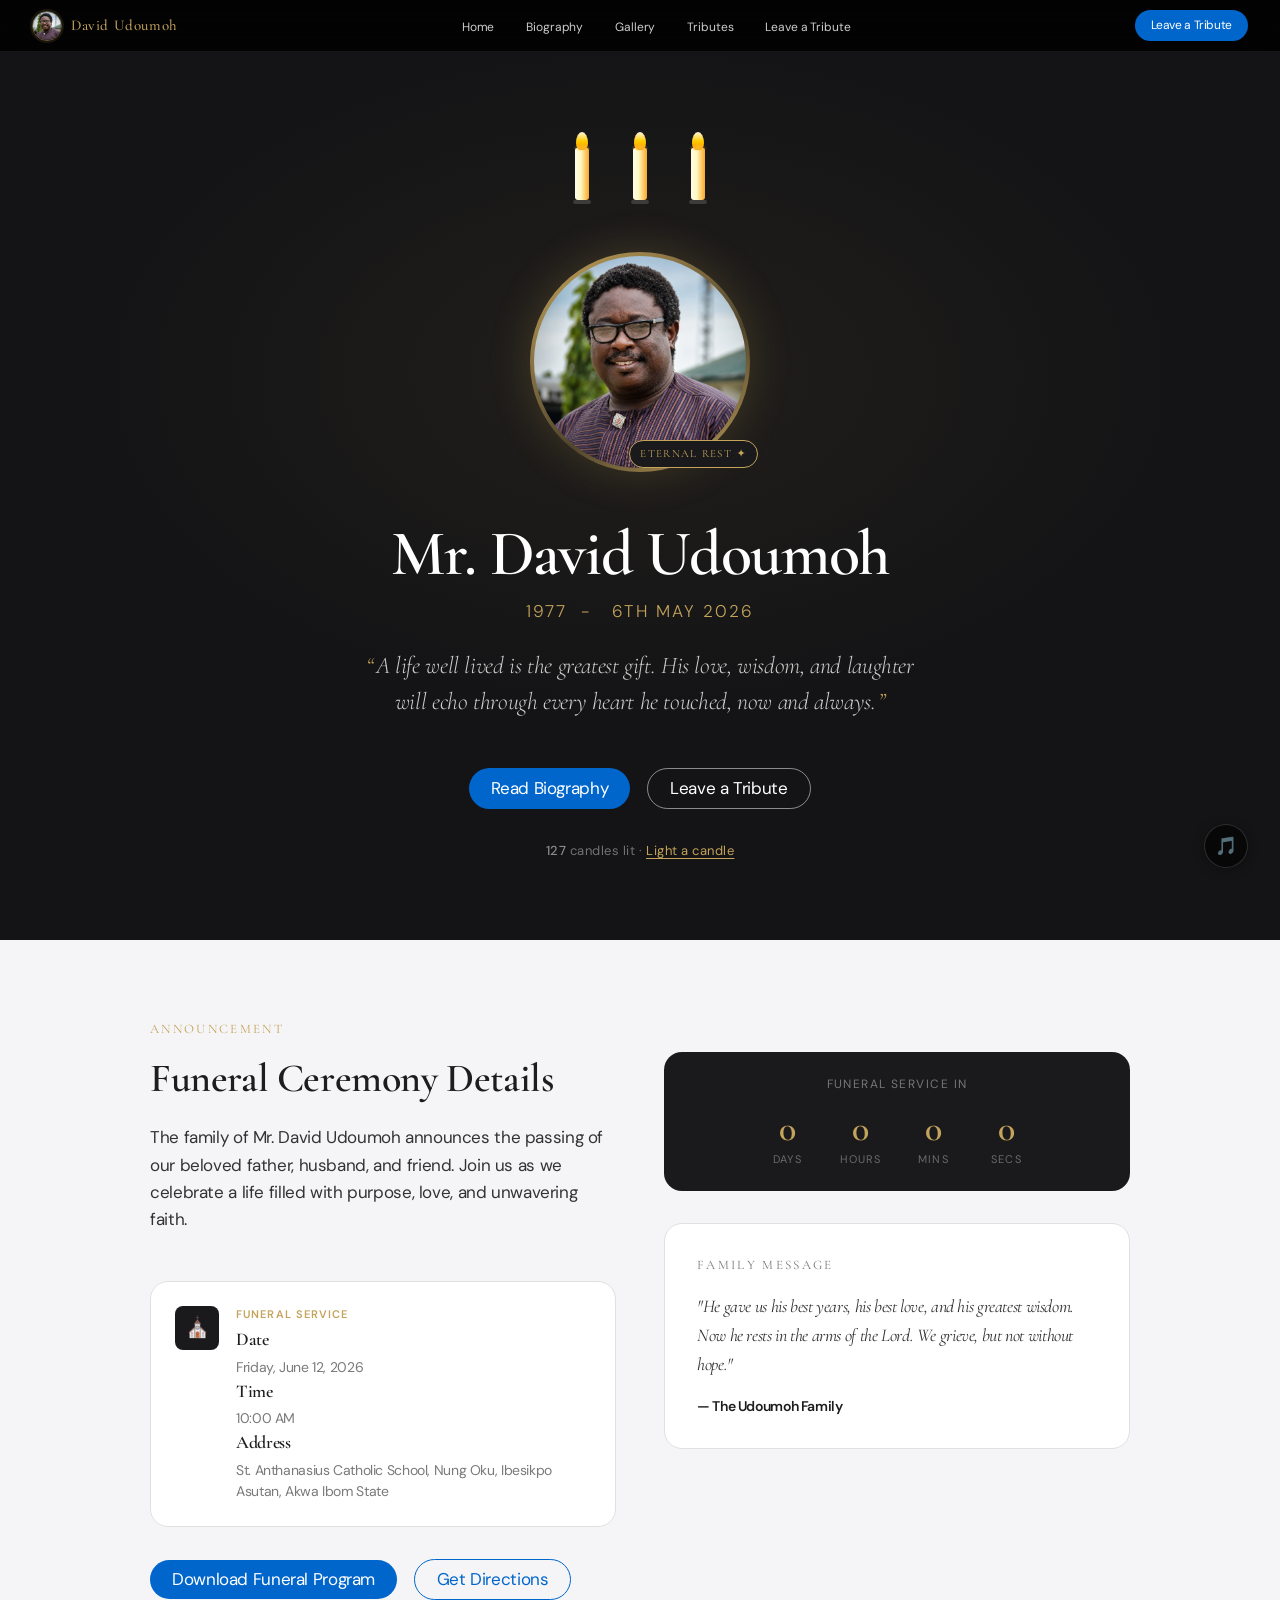
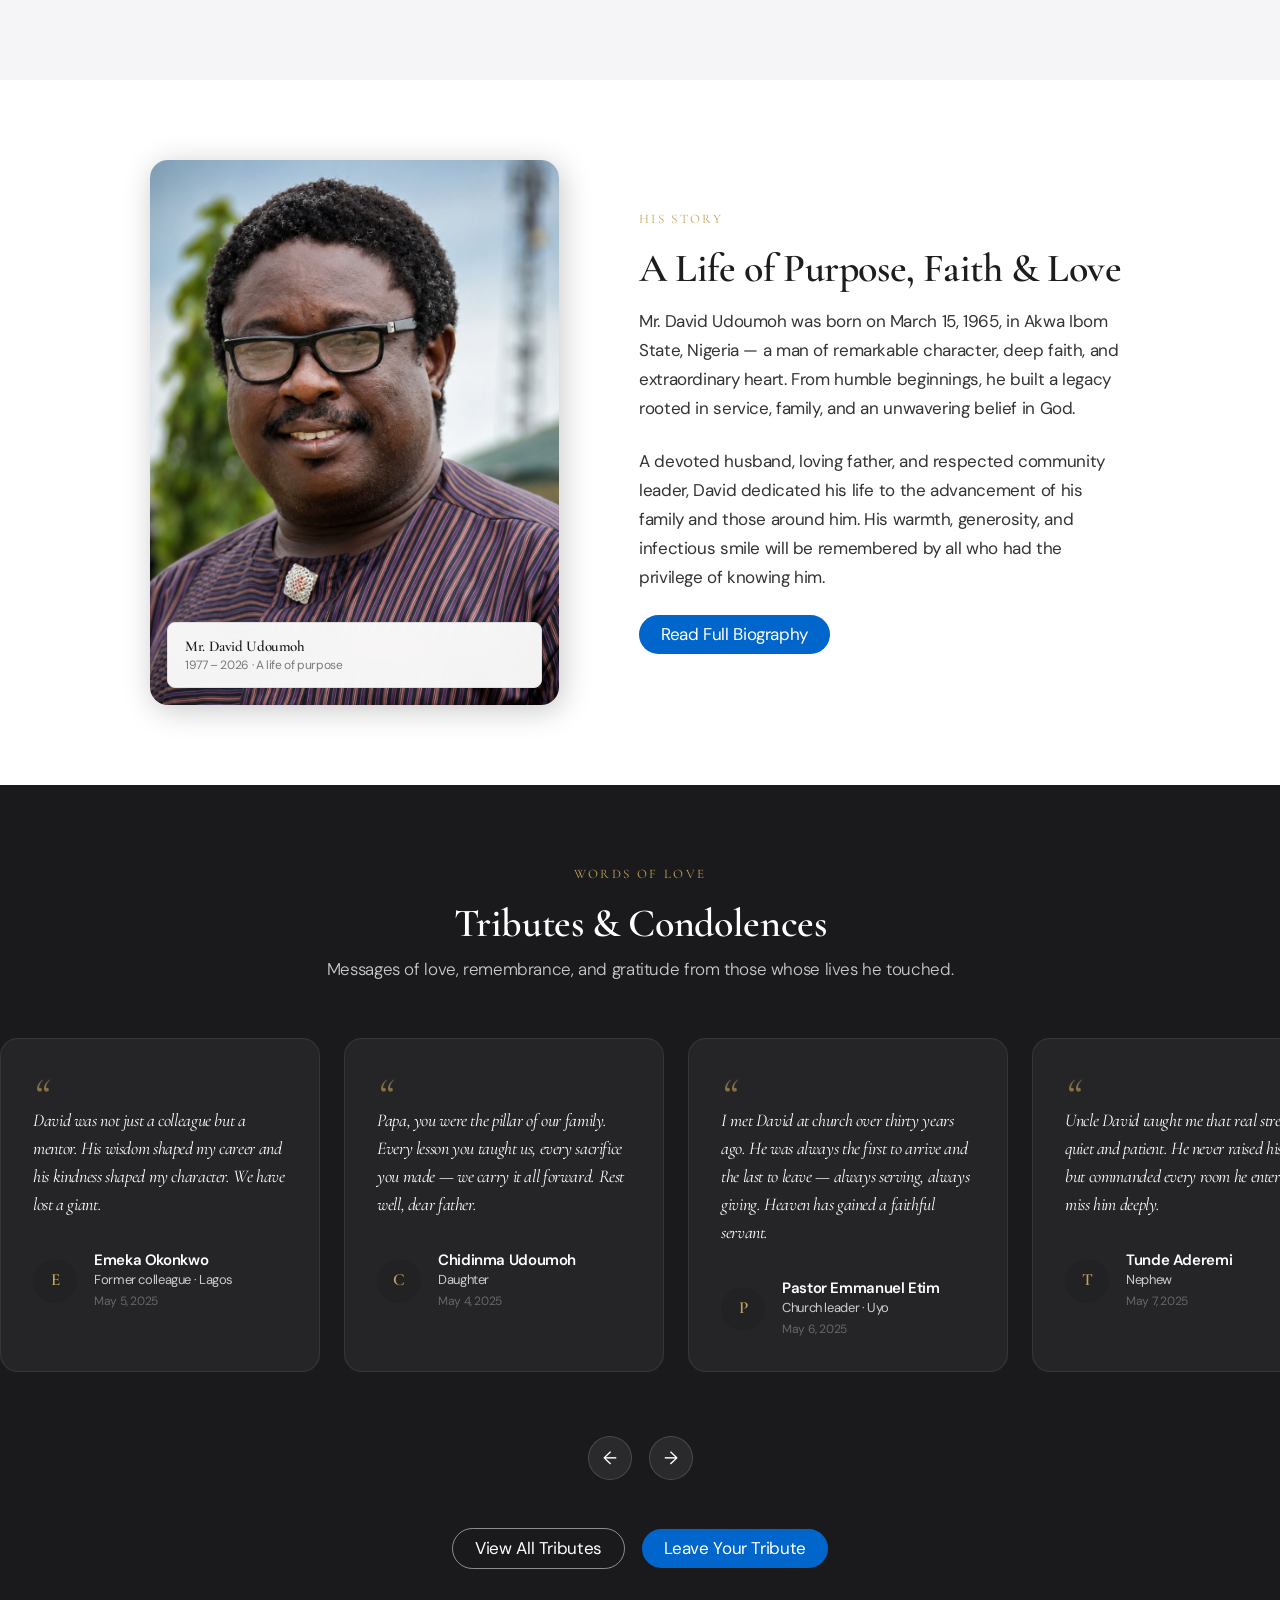
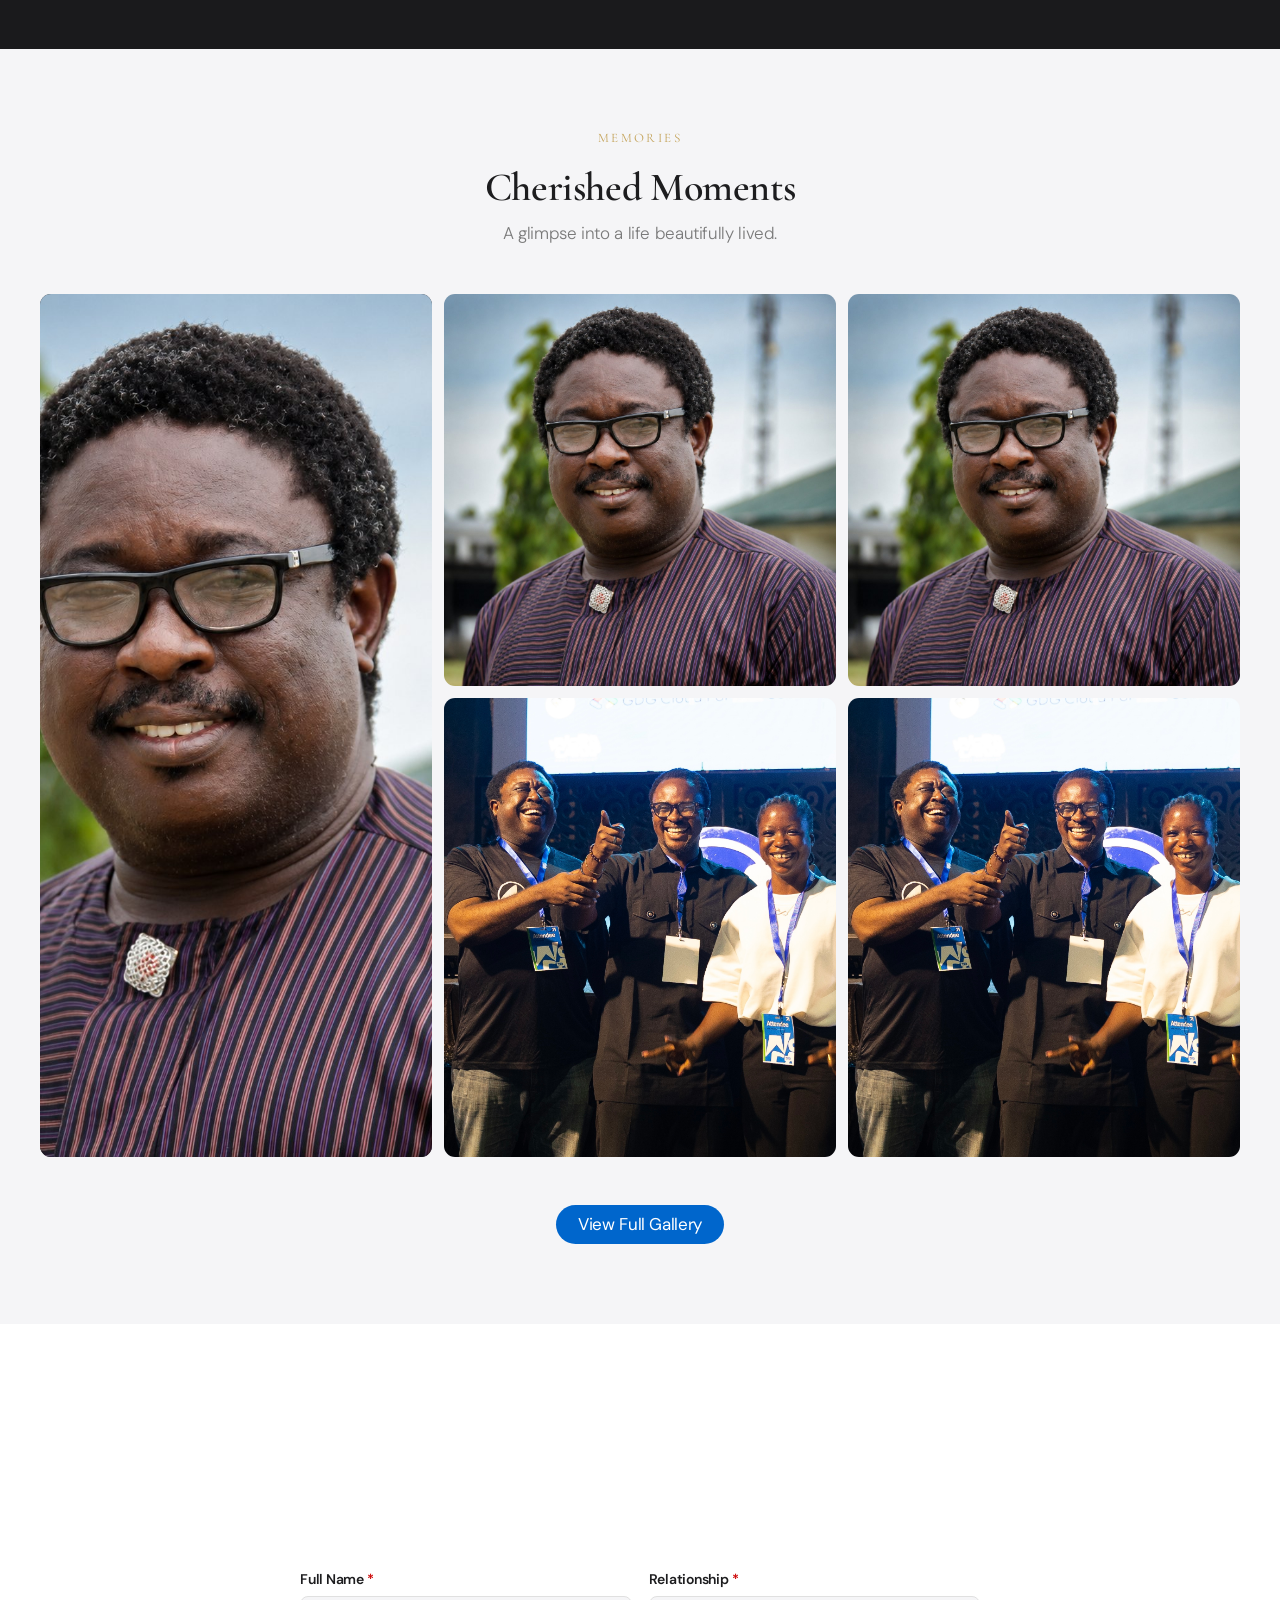
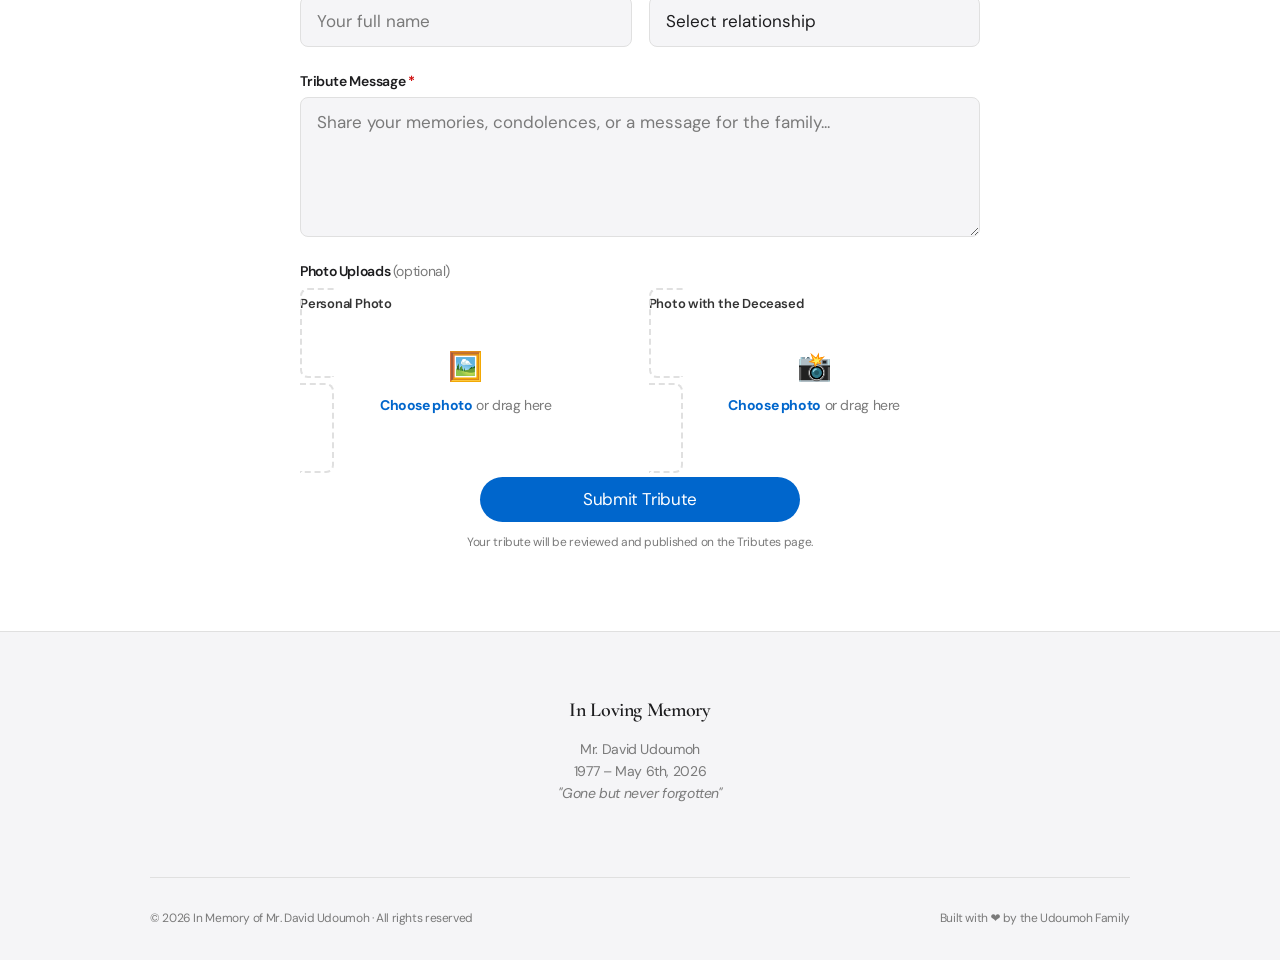
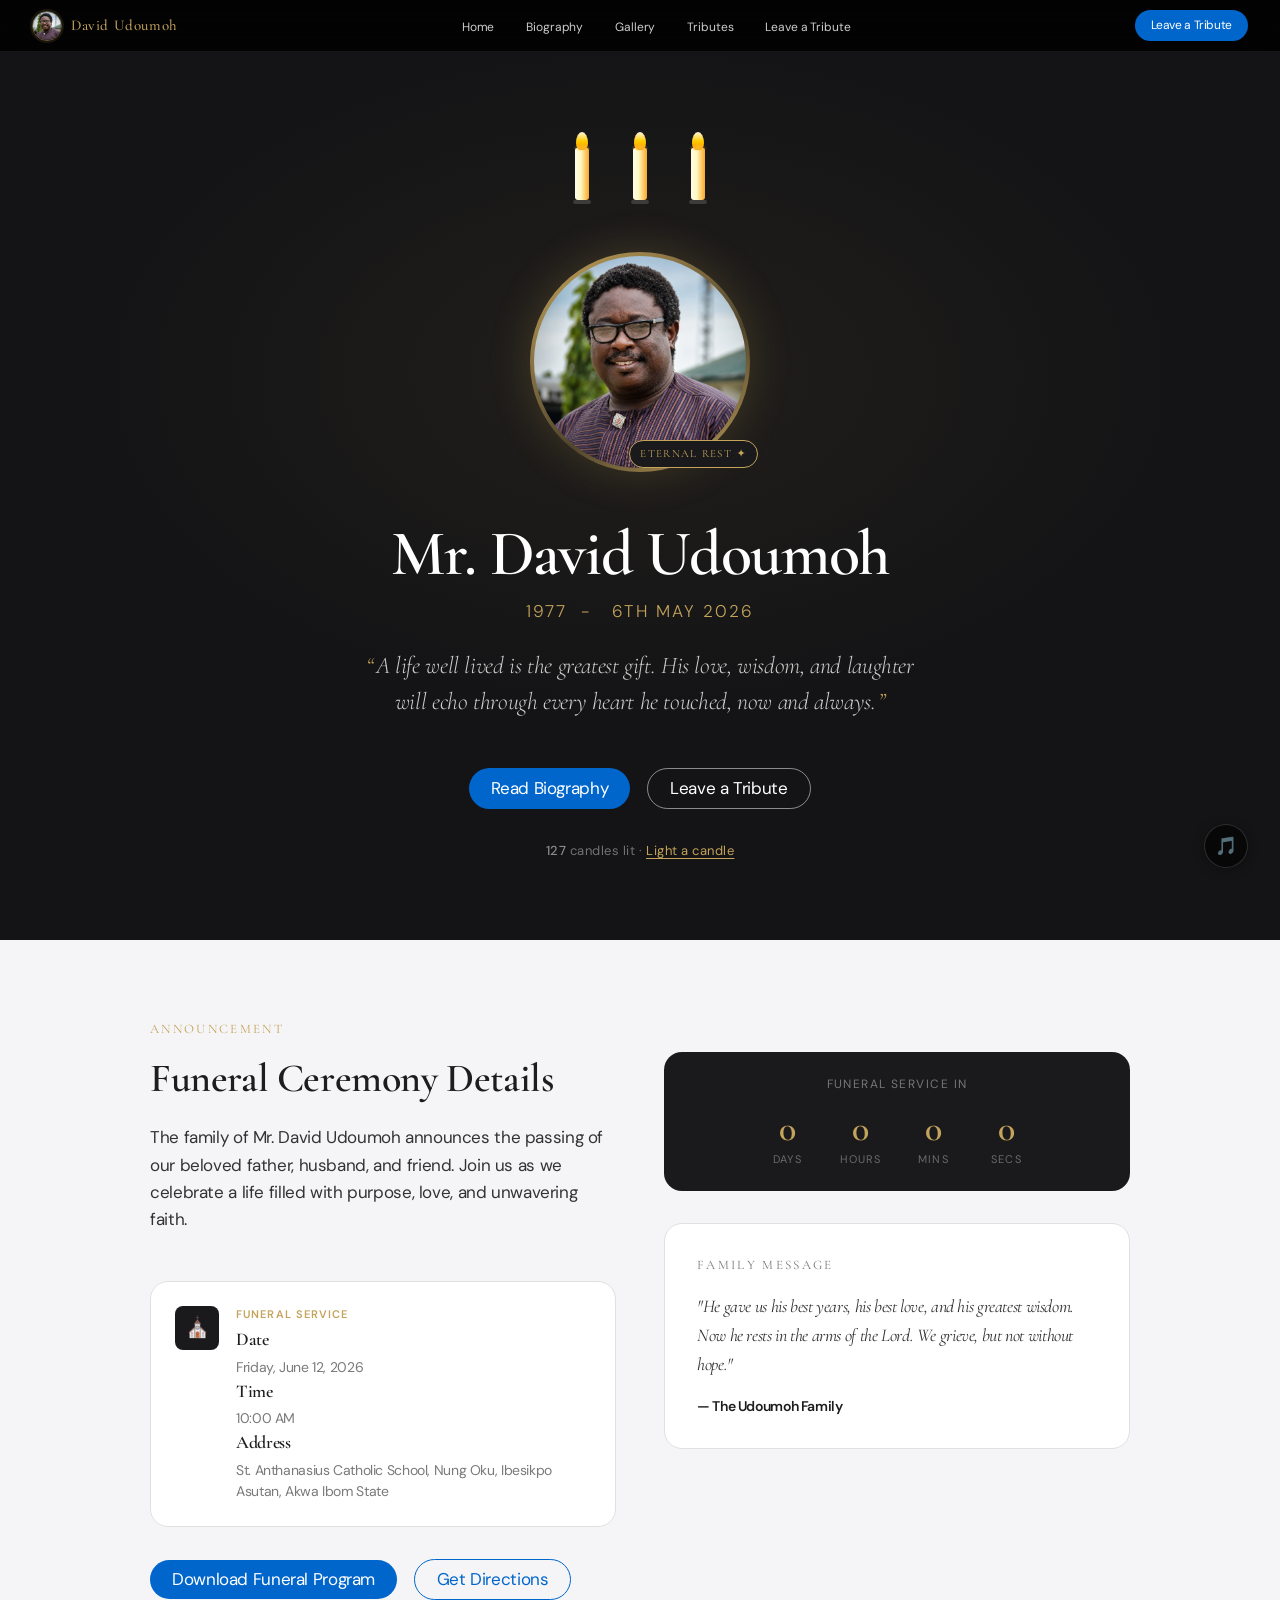
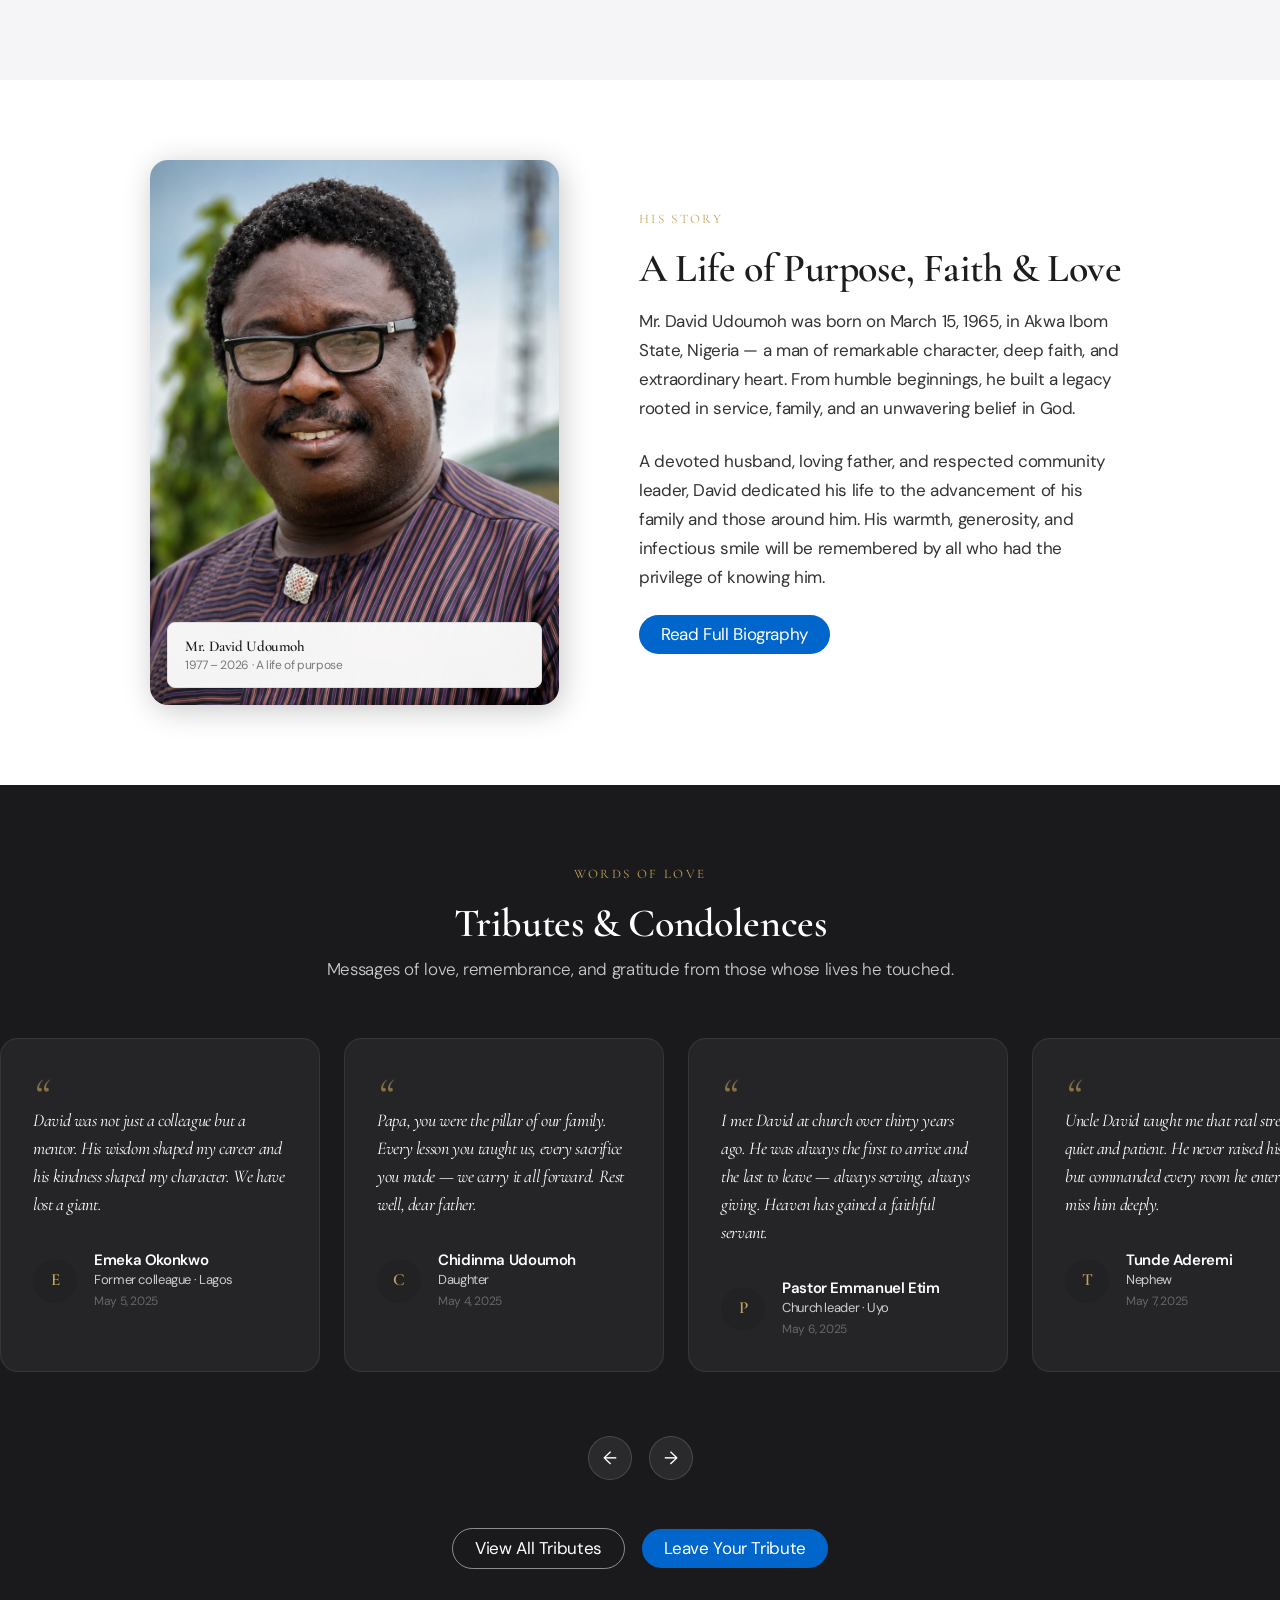
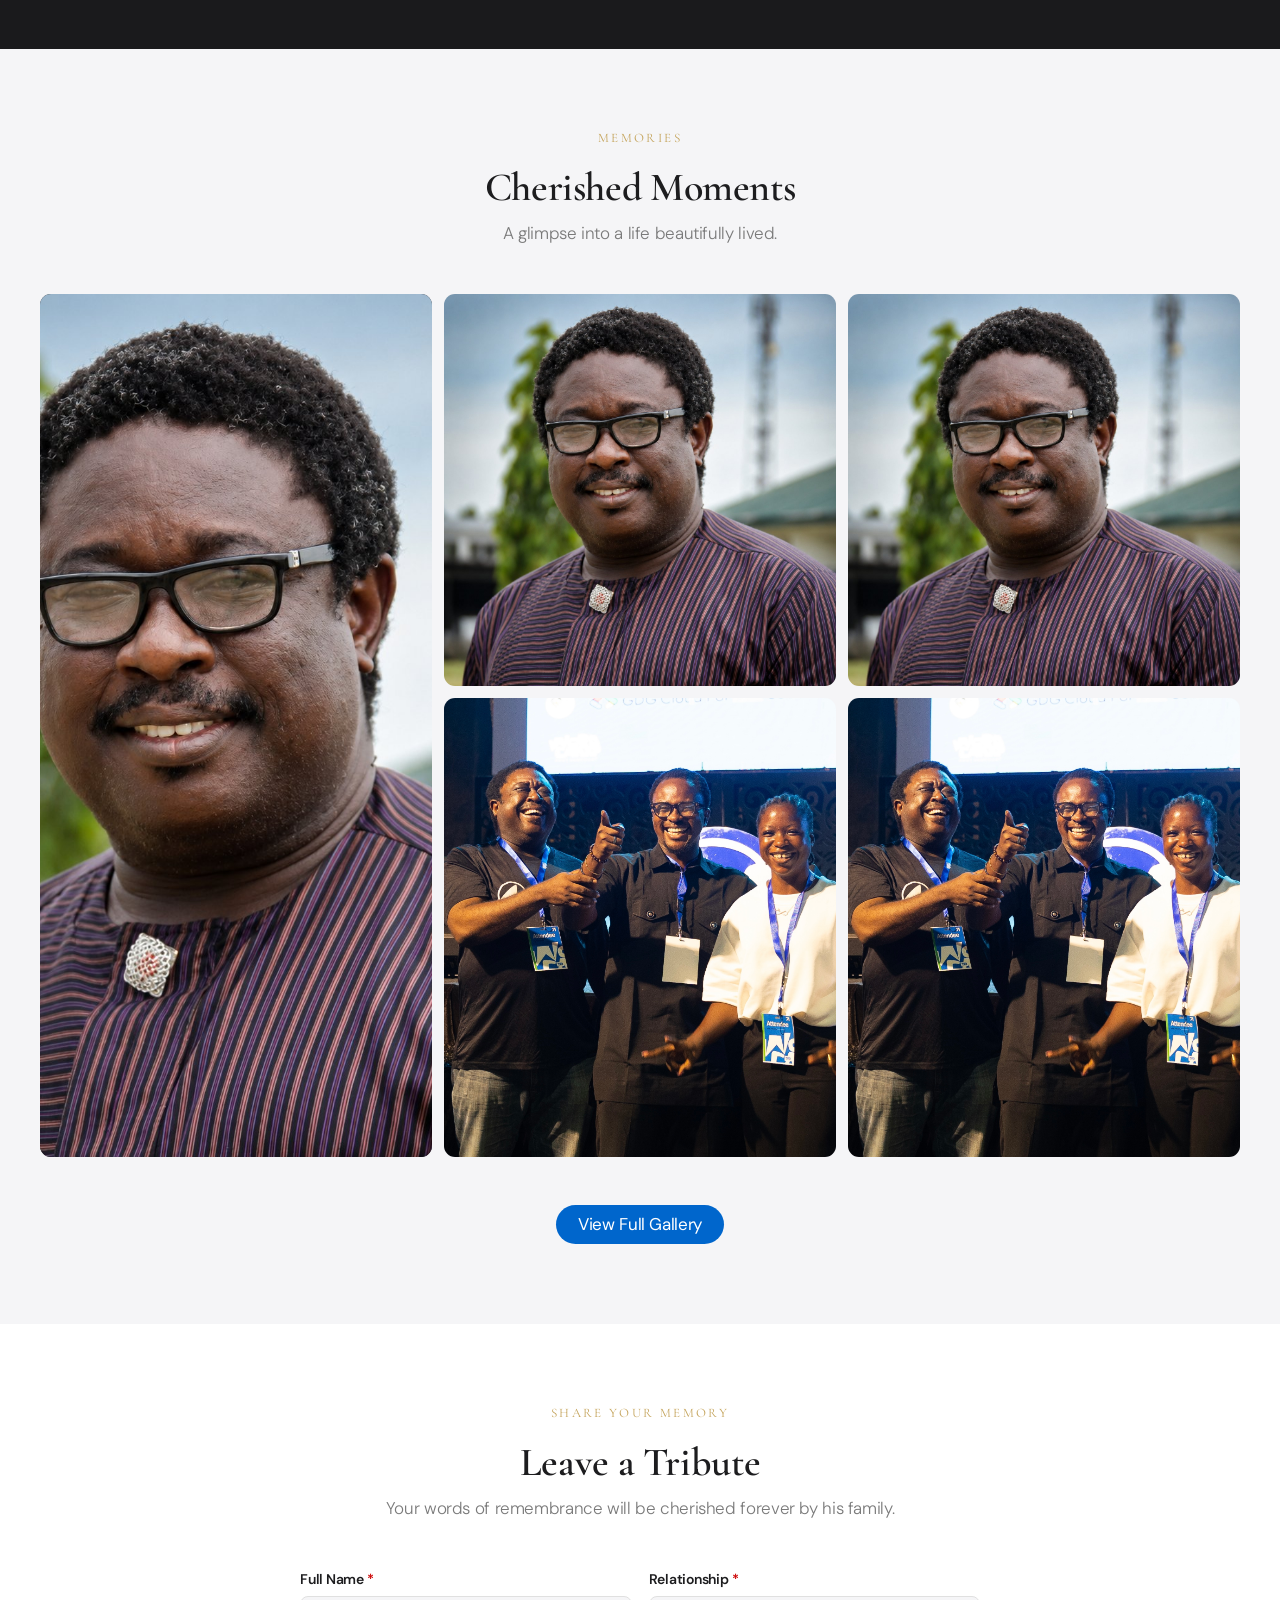
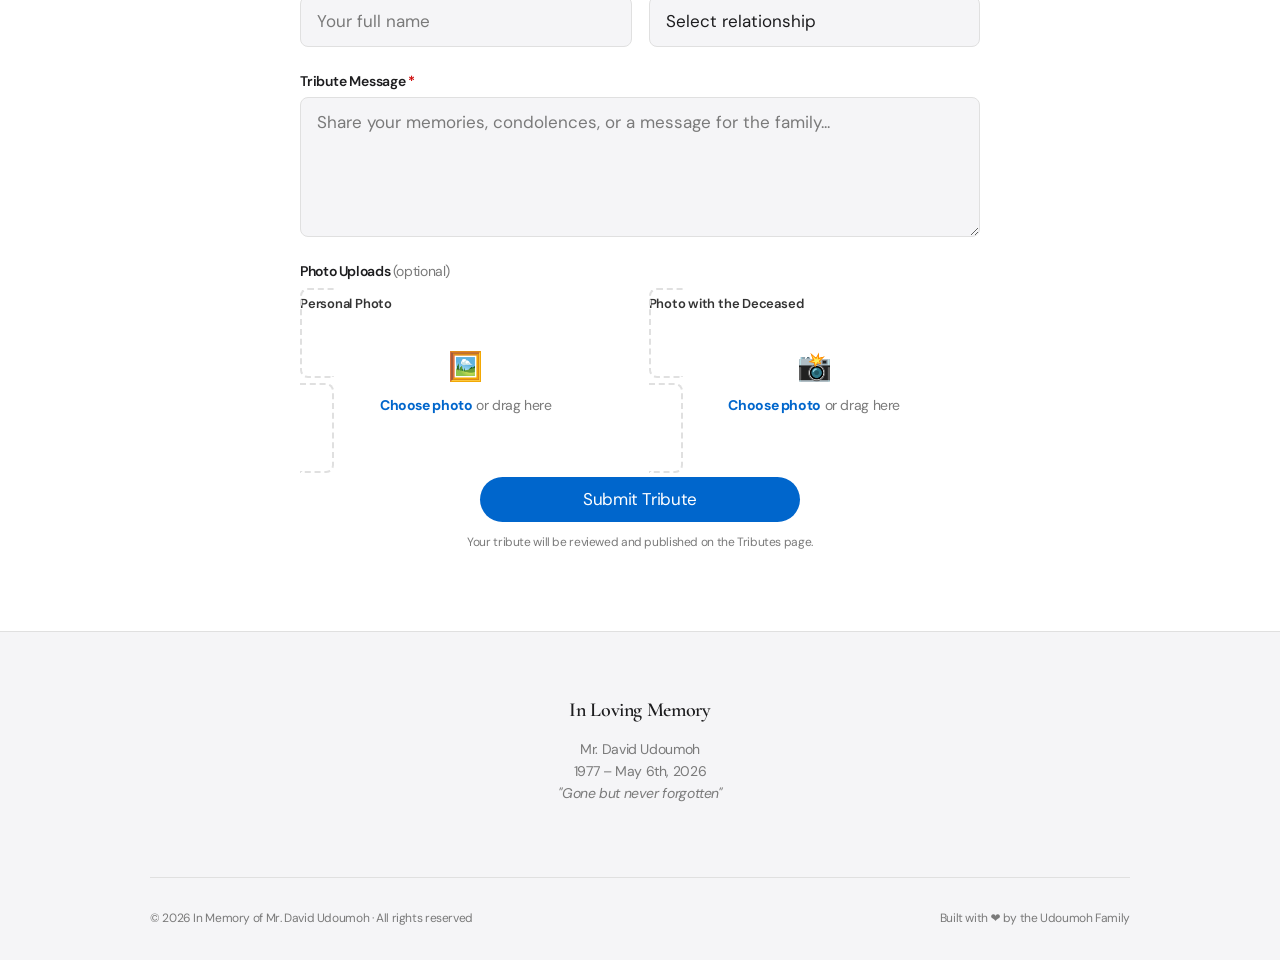
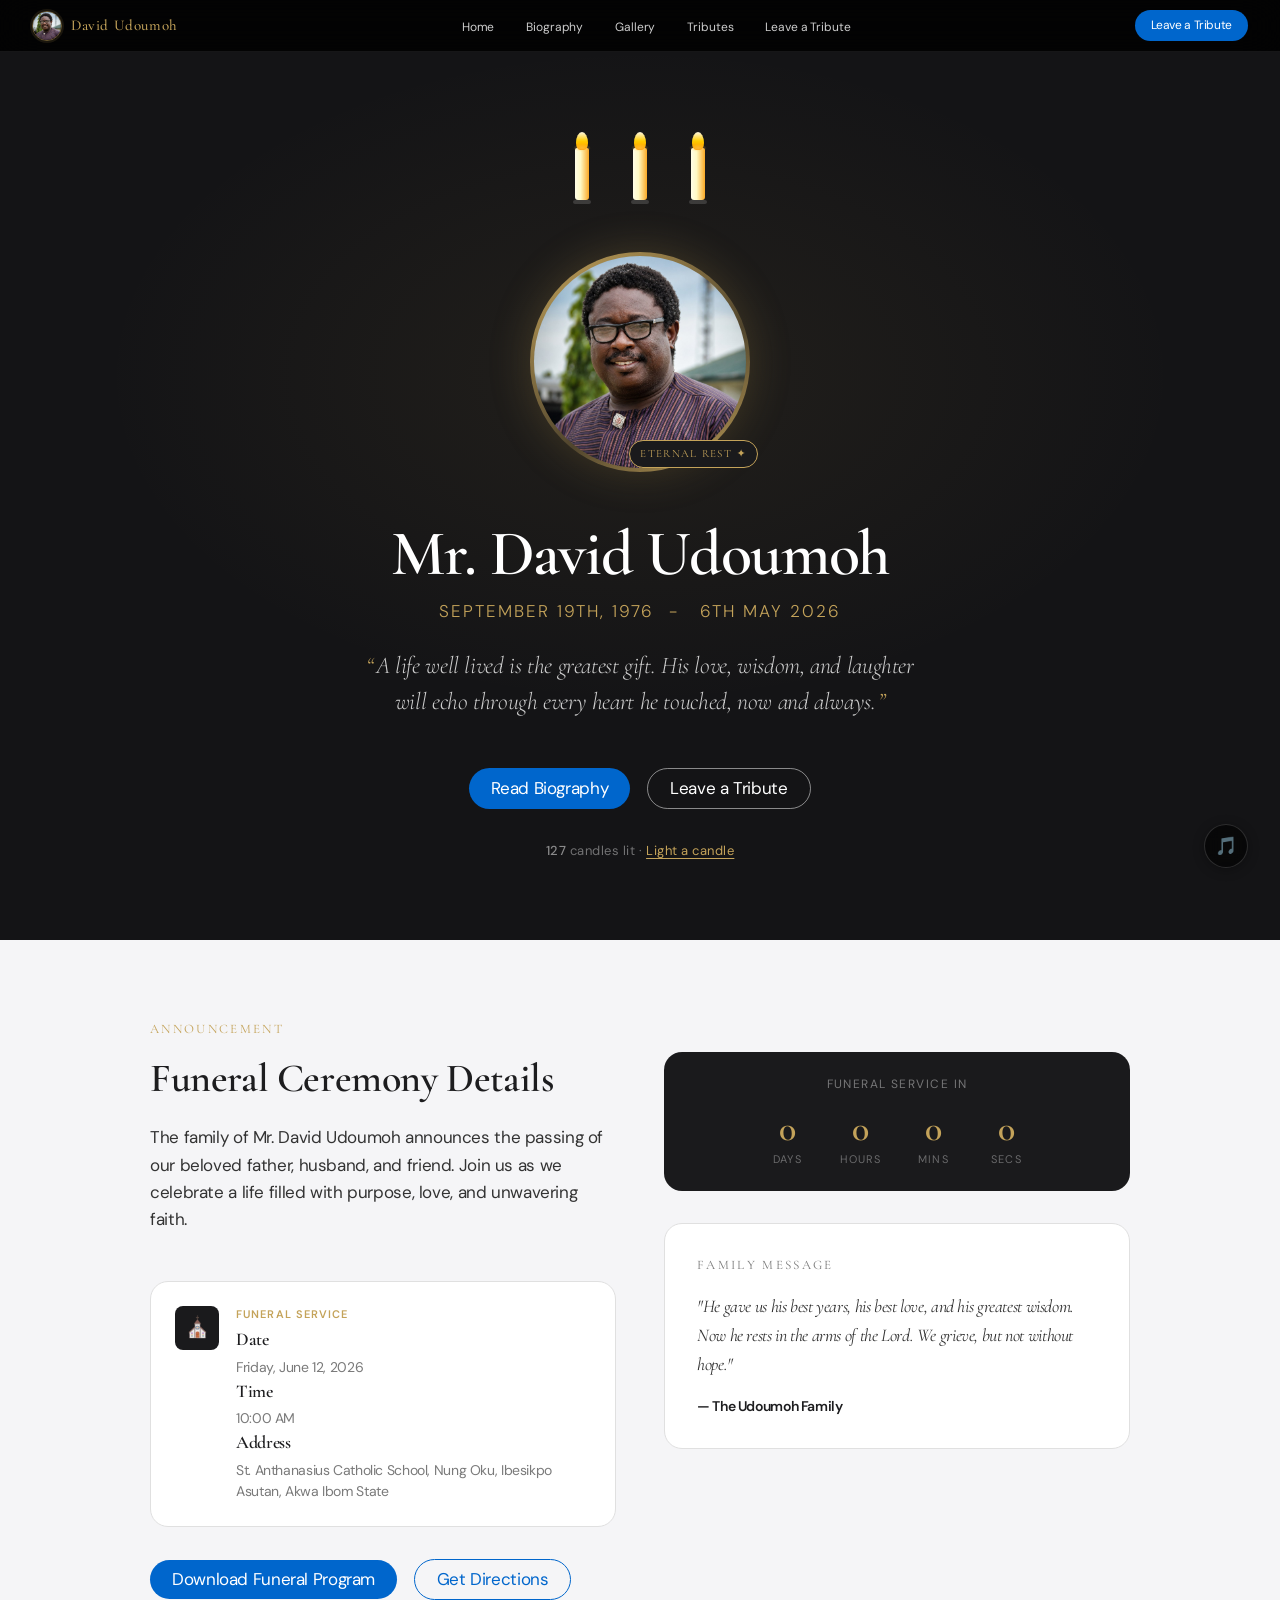
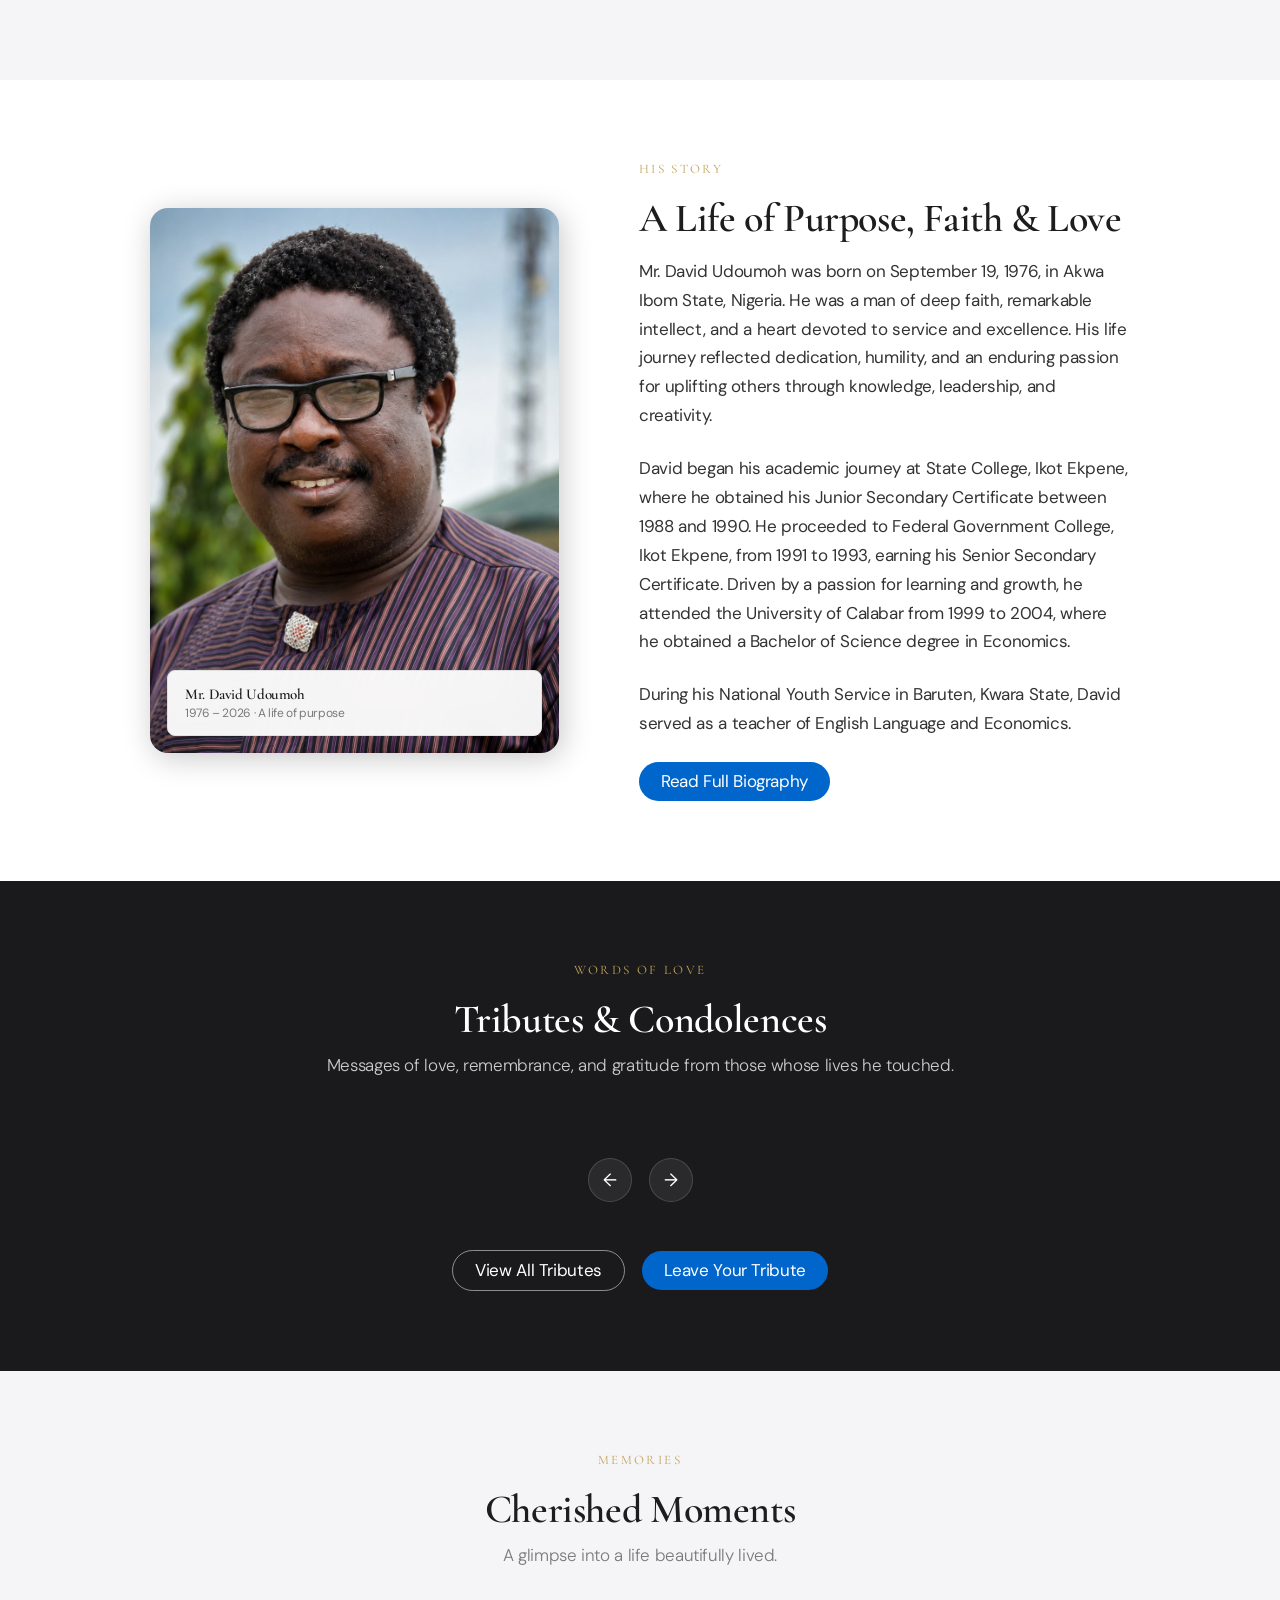
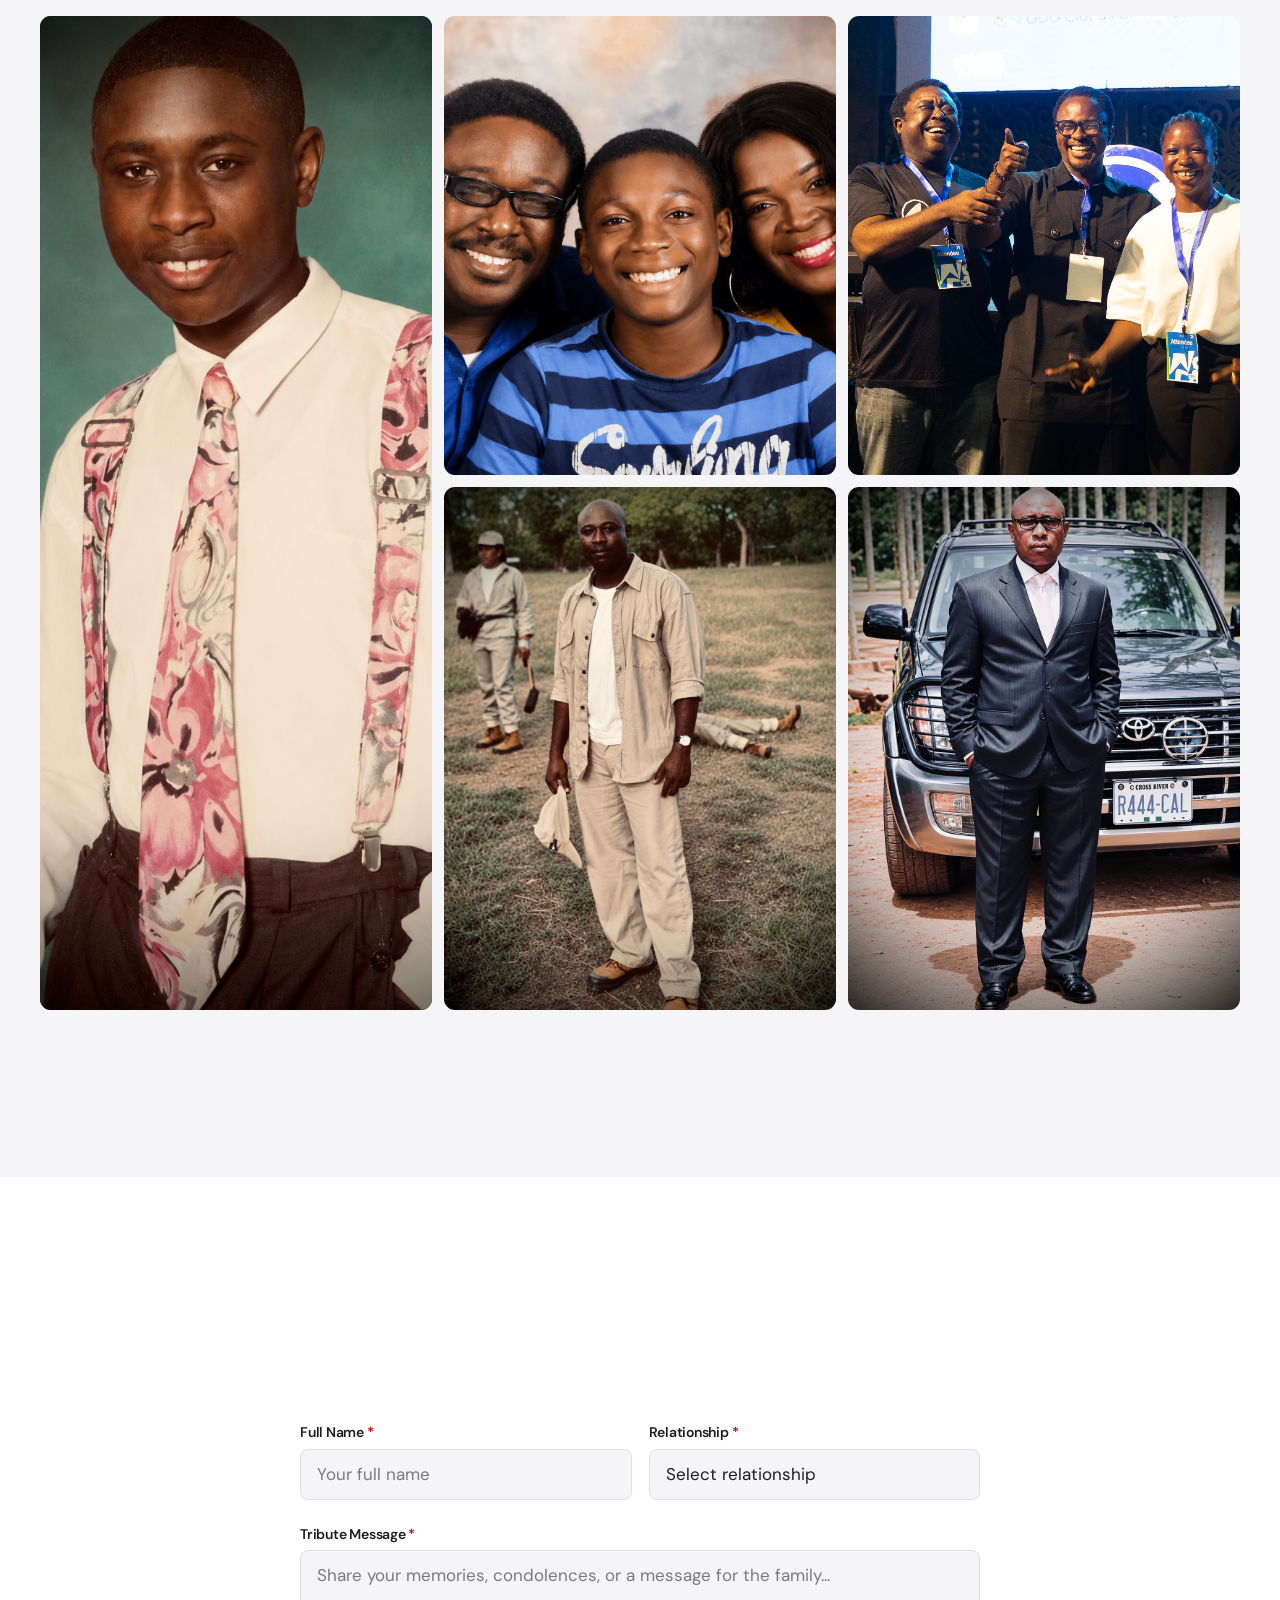
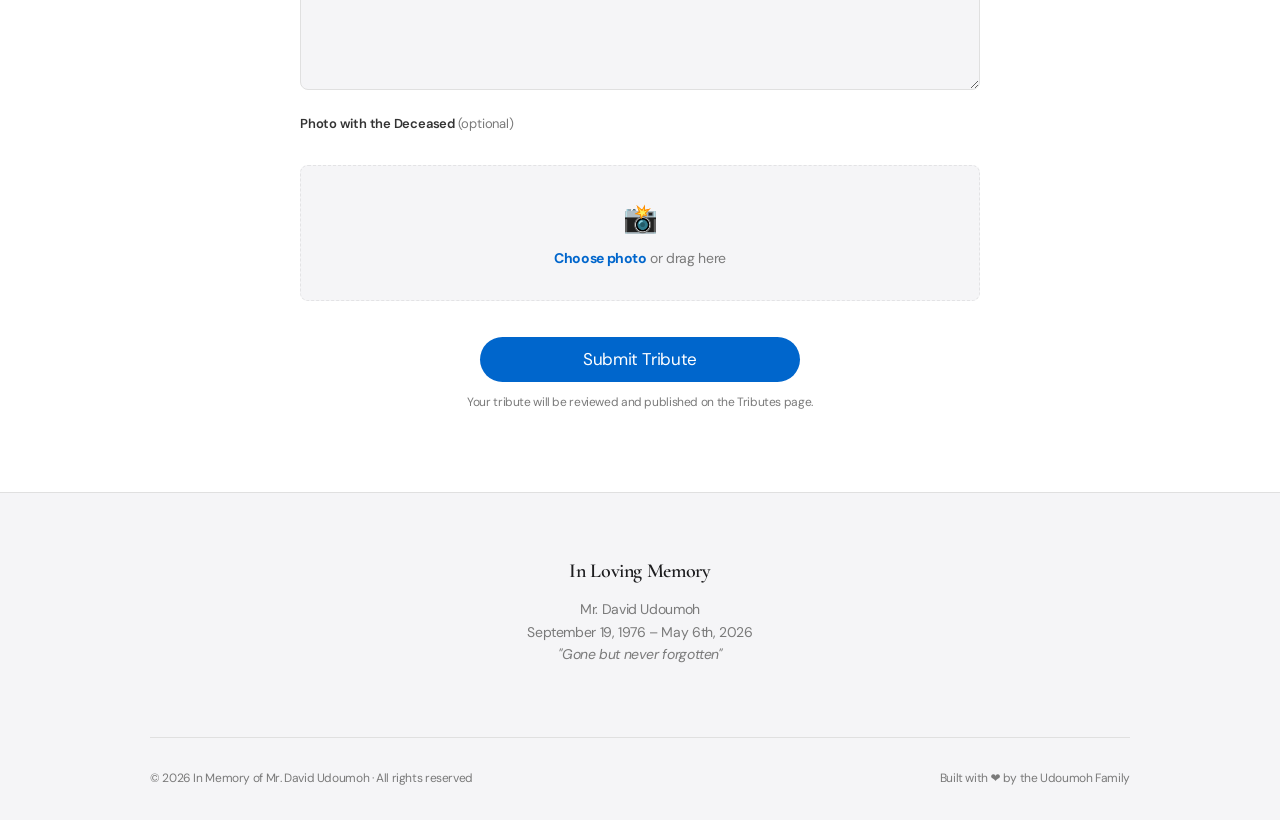
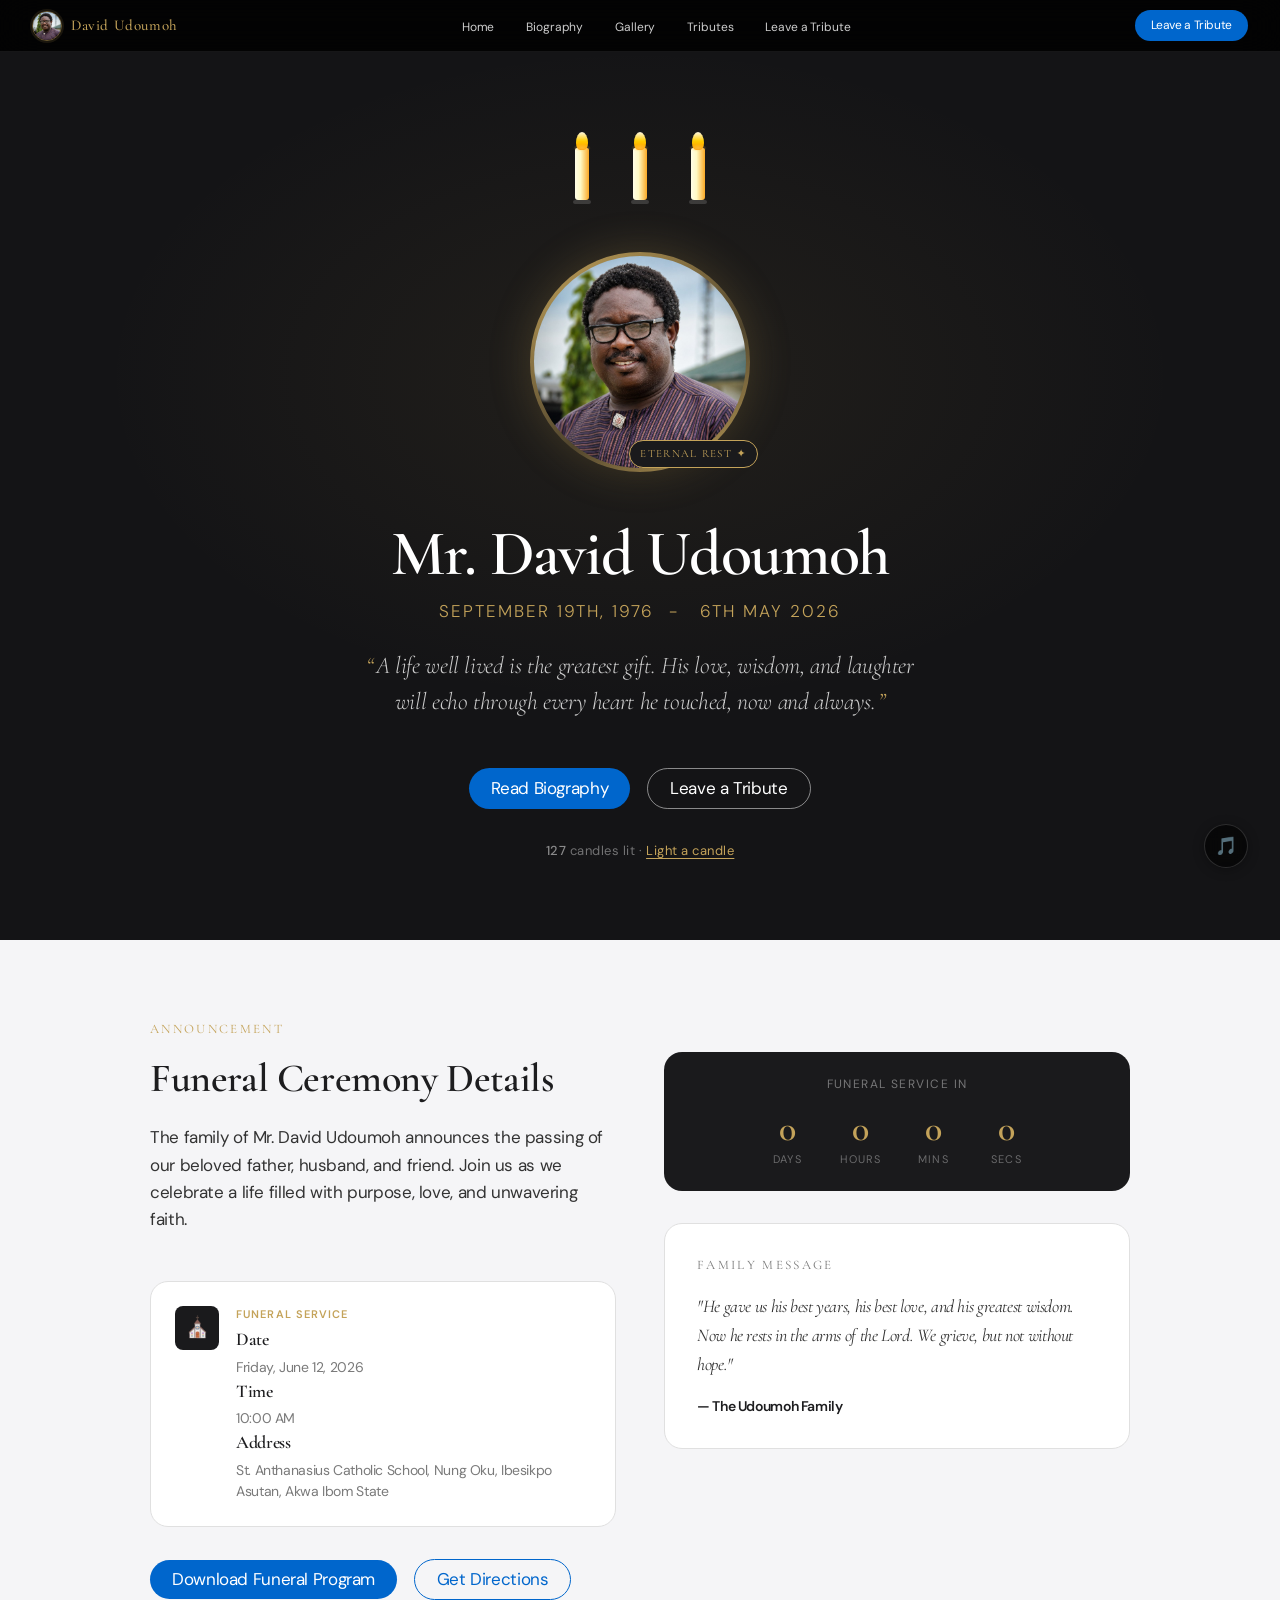
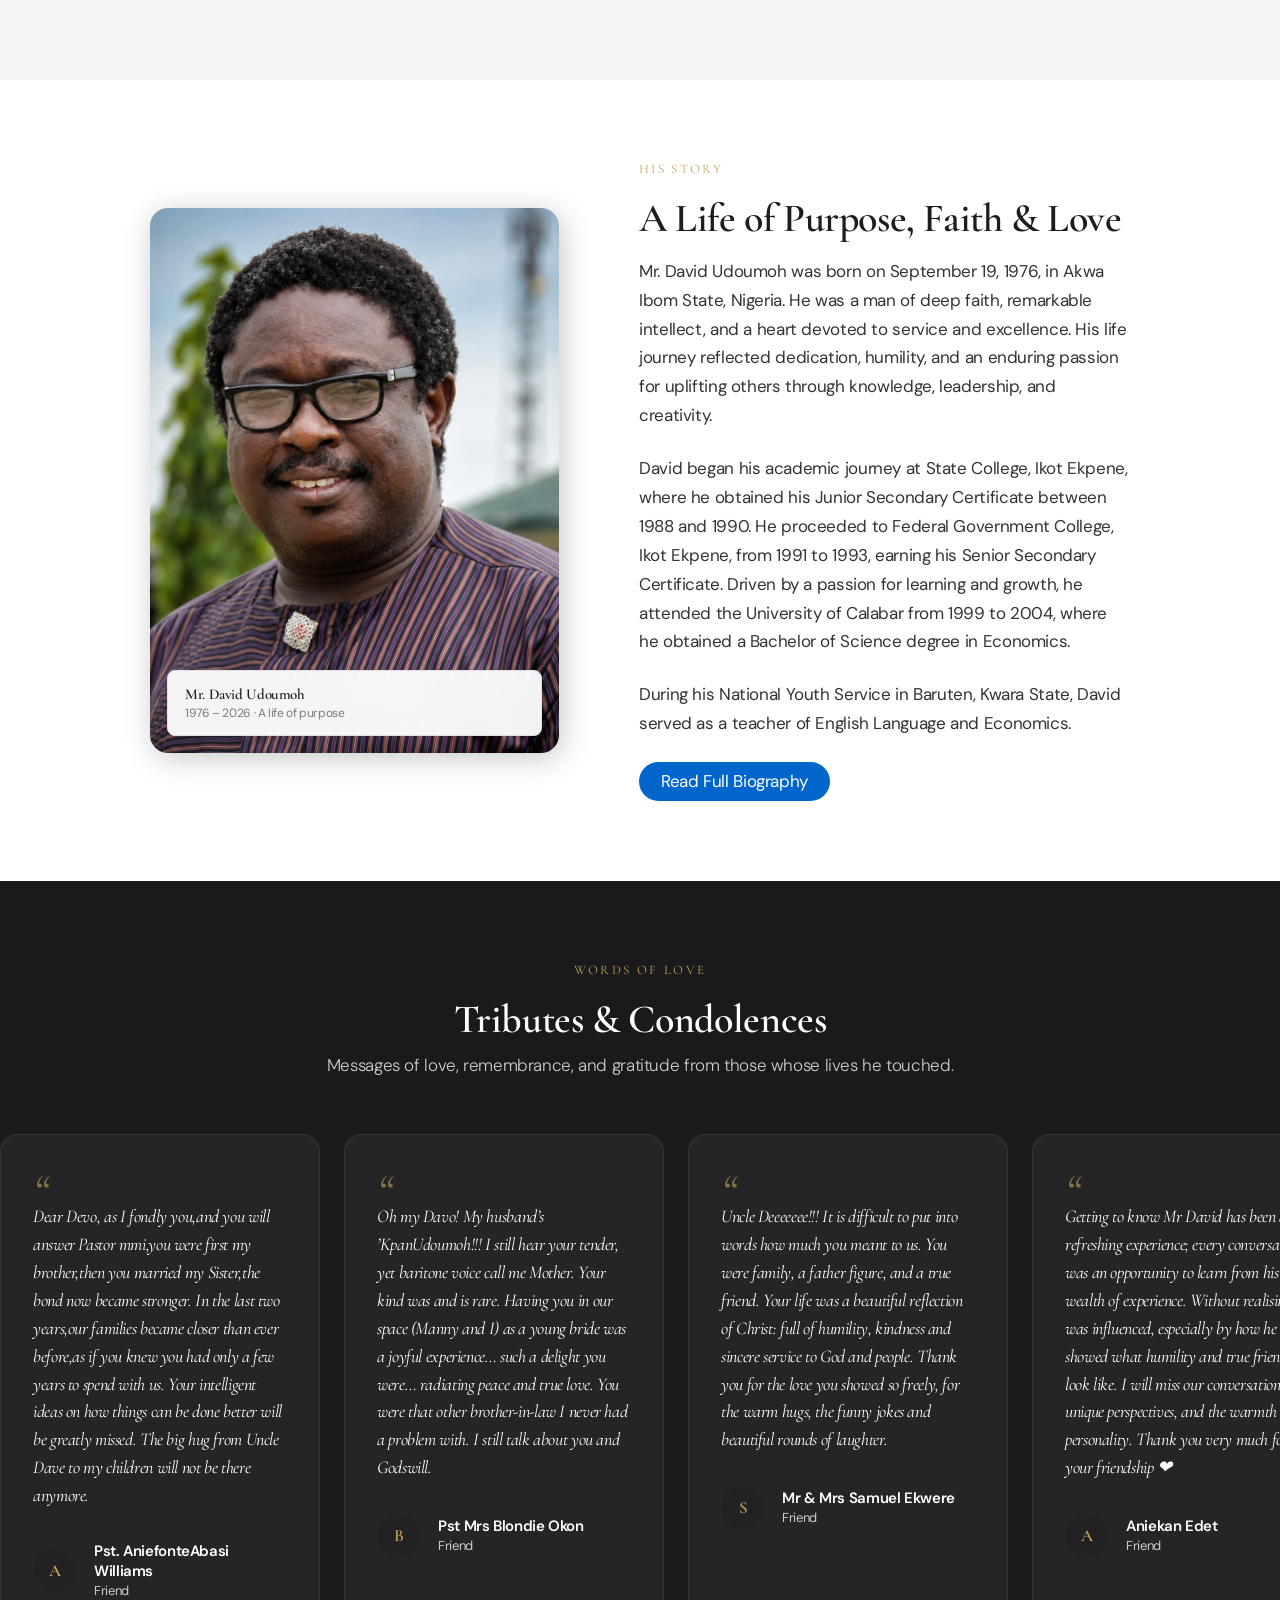
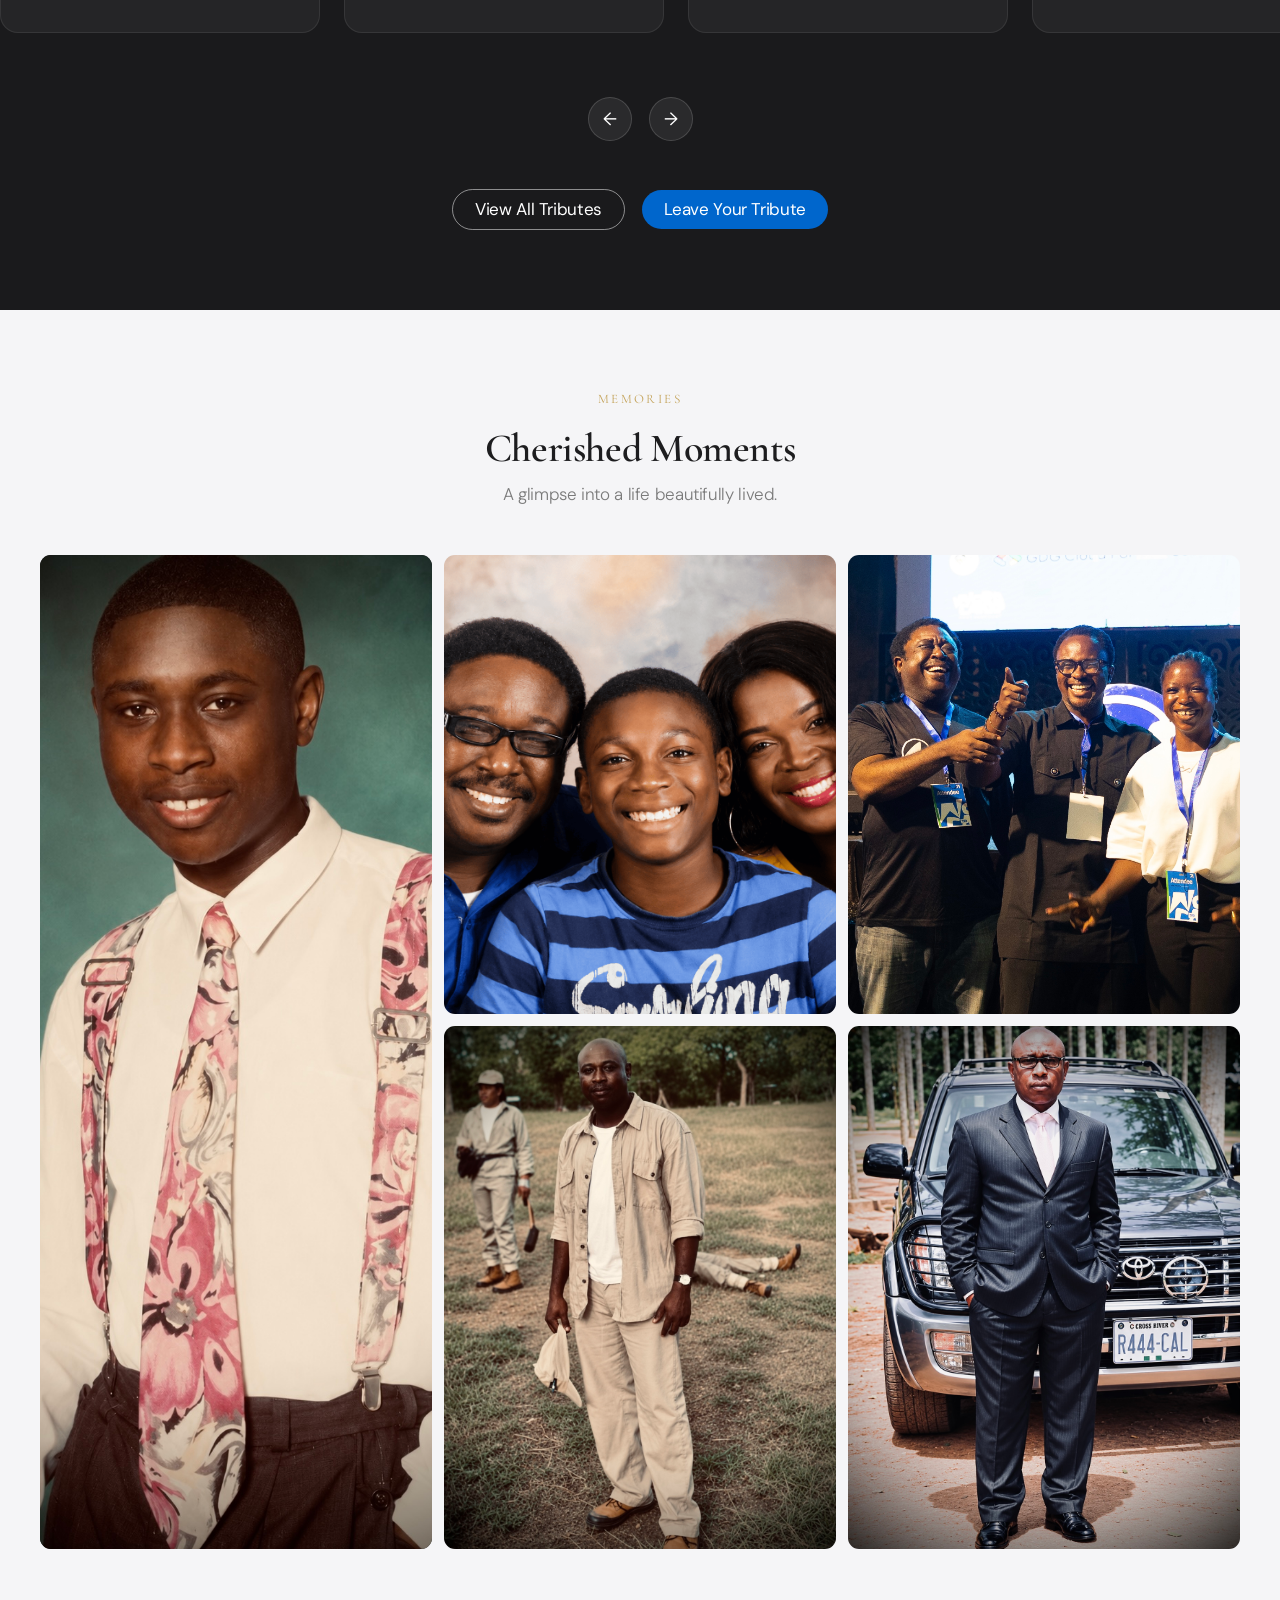
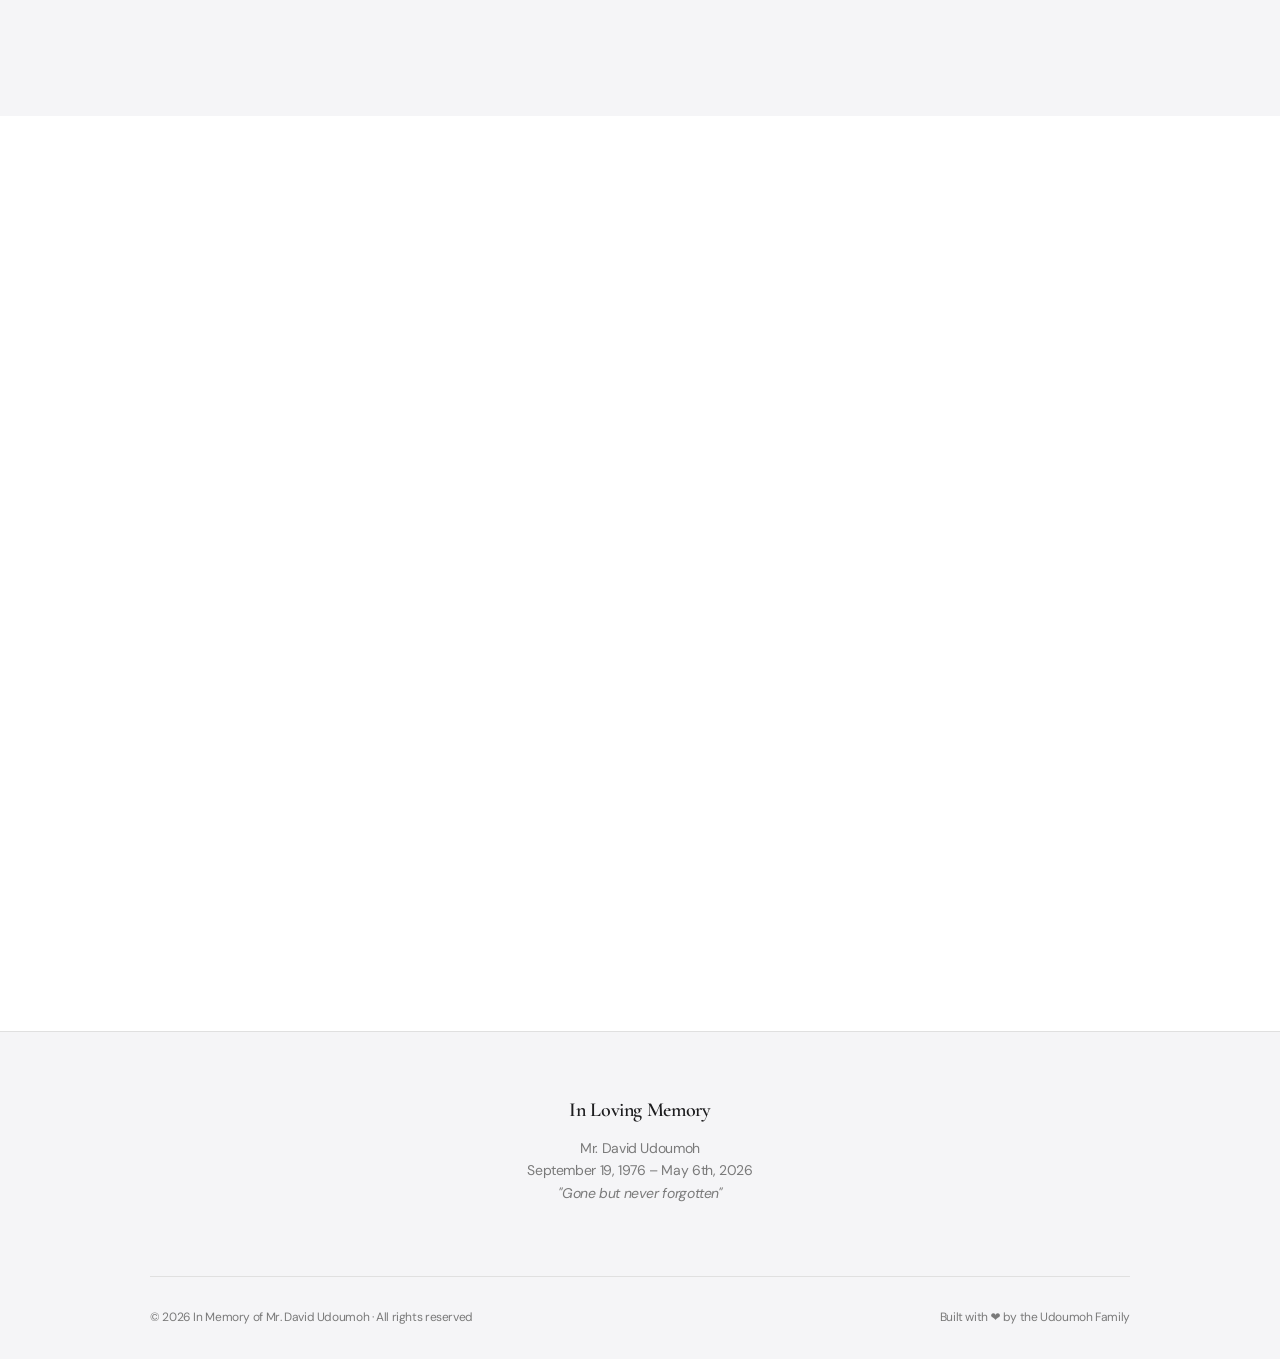
